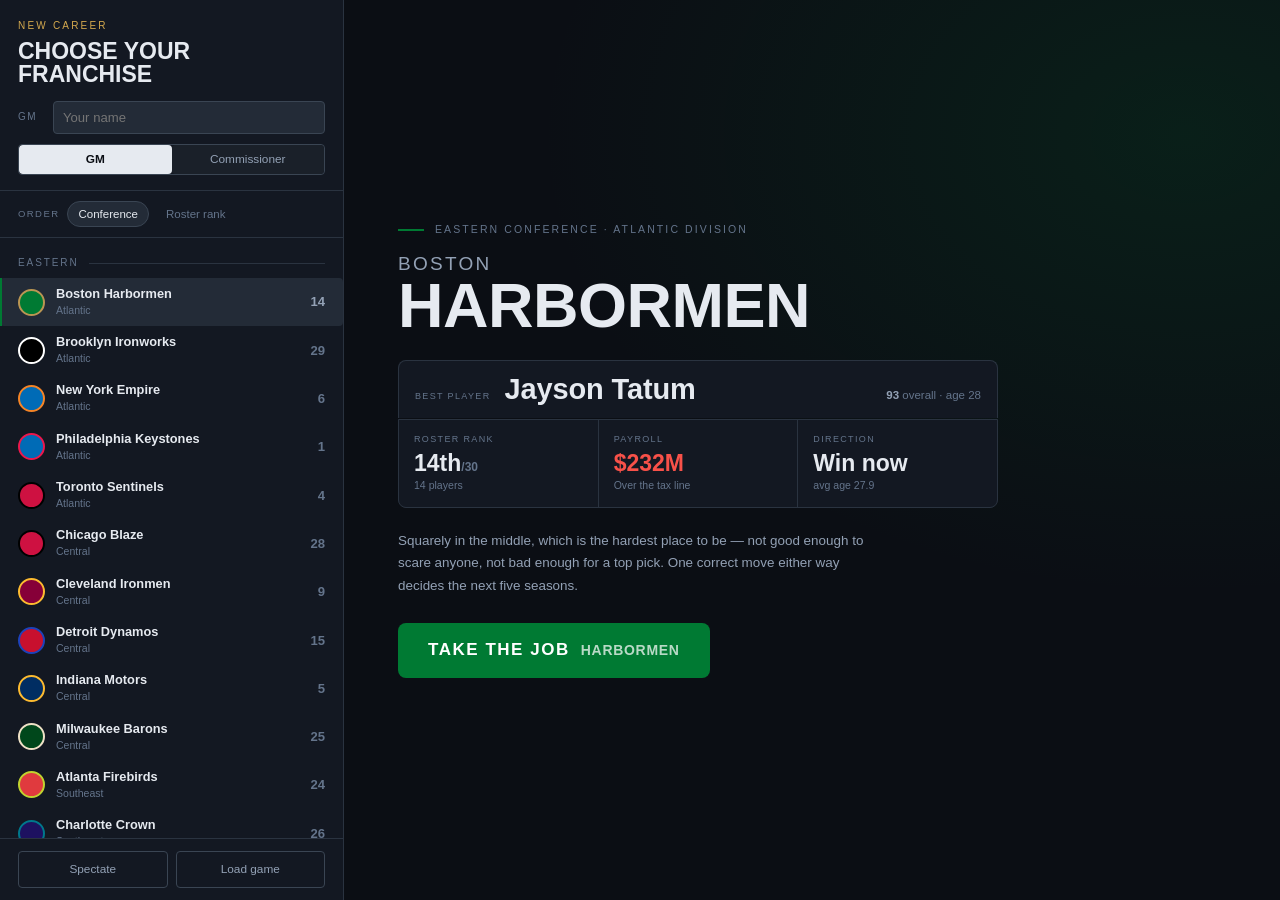
==== index.html @ a987752e "feat: some losses hurt more than others A rivalry is a pair of clubs and a heat value: it rises when" ====
<!DOCTYPE html>
<html lang="en">
<head>
  <meta charset="UTF-8">
  <title>lets hoop!</title>
  <link rel="icon" type="image/png" href="assets/brand/lets-hoop.png">
  <link rel="stylesheet" href="style.css">
</head>
<body>
  <div id="team-select-view"></div>
  <div id="app-view" style="display:none;">
    <div class="app-shell">
      <aside class="app-sidebar">
        <div class="sidebar-brand">
          <img src="assets/brand/lets-hoop.png" alt="lets hoop!" class="brand-mark"
               onerror="this.style.display='none'; this.nextElementSibling.style.display='block';">
          <span class="brand-word" style="display:none;">lets<span>hoop!</span></span>
        </div>
        <div id="nav-bar"></div>
      </aside>
      <div class="app-main">
        <div id="app-topbar"></div>
        <!-- Sibling of #view-content, never a child: every view renderer owns
             #view-content and assigns container.innerHTML, which would destroy
             a tab strip rendered inside it. -->
        <div id="view-tabs"></div>
        <div id="view-content"></div>
        <div id="sim-controls"></div>
      </div>
    </div>
  </div>

  <script src="data.js"></script>
  <script src="rng.js"></script>
  <script src="names.js"></script>
  <!-- ratings.js derives `overall` from the attributes; it must load before
       players-2026.js, which installs the getter on every player it builds. -->
  <script src="ratings.js"></script>
  <!-- archetypeLabel derives the display archetype from the attributes; it
       reads nothing but the player object, so anywhere after ratings works. -->
  <script src="archetypeLabel.js"></script>
  <script src="faces.js"></script>
  <script src="teams.js"></script>
  <script src="traits.js"></script>
  <script src="scouting.js"></script>
  <script src="players-2026.js"></script>
  <script src="relatives.js"></script>
  <script src="finances.js"></script>
  <script src="coaches.js"></script>
  <script src="simWorkerClient.js"></script>
  <script src="feats.js"></script>
  <script src="league.js"></script>
  <script src="godMode.js"></script>
  <script src="careerHistory.js"></script>
  <script src="careerHistoryImport.js"></script>
  <script src="awards.js"></script>
  <script src="gmCareer.js"></script>
  <script src="gmMilestones.js"></script>
  <!-- owner.js is pure: it reads only its arguments and the cap helpers in
       data.js, so anywhere after data.js works. Placed by its subject. -->
  <script src="owner.js"></script>
  <!-- rivalries.js is pure: arithmetic on a pair of team ids. No load-order
       dependency of its own. -->
  <script src="rivalries.js"></script>
  <script src="history.js"></script>
  <script src="historyToys.js"></script>
  <script src="schedule.js"></script>
  <script src="simEngine.js"></script>
  <script src="simEngineBoxScore.js"></script>
  <script src="compositeRatings.js"></script>
  <script src="ultimates.js"></script>
  <script src="skillCheck.js"></script>
  <script src="simEnginePossession.js"></script>
  <!-- gameCoach.js (in-game substitution/timeout decisions) is distinct from
       coaches.js (coach entities, hiring, specialties) above. It reads
       minutesWeight from simEngineBoxScore.js at load time, so it must come
       after it: in the browser these share one global scope and run in tag
       order, and loading it earlier made the whole script throw, leaving its
       const declarations permanently uninitialized. -->
  <script src="gameCoach.js"></script>
  <script src="gameSim.js"></script>
  <script src="fatigue.js"></script>
  <script src="injuries.js"></script>
  <script src="morale.js"></script>
  <script src="playoffs.js"></script>
  <script src="allStarWeekend.js"></script>
  <script src="rosterMoves.js"></script>
  <script src="tradeEvaluator.js"></script>
  <script src="progression.js"></script>
  <script src="draftPickValue.js"></script>
  <script src="trade.js"></script>
  <script src="draftProspects.js"></script>
  <script src="draftLotteryFormats.js"></script>
  <script src="draft.js"></script>
  <script src="seasonTransition.js"></script>
  <script src="save.js"></script>
  <script src="autoGM.js"></script>
  <script src="commissioner.js"></script>
  <!-- Reads getTeamRoster/getTeamPayroll (league.js) and the cap helpers
       (data.js), but only when called at team-select time - it captures
       nothing at load, so anywhere after those two is fine. -->
  <script src="teamDossier.js"></script>
  <script src="ui/util.js"></script>
  <script src="ui/topbar.js"></script>
  <script src="ui/nav.js"></script>
  <script src="ui/saveLoad.js"></script>
  <script src="ui/liveFeed.js"></script>
  <script src="ui/draftPicker.js"></script>
  <script src="ui/teamLogo.js"></script>
  <script src="ui/teamSelect.js"></script>
  <script src="ui/dashboard.js"></script>
  <script src="ui/shotChart.js"></script>
  <script src="ui/roster.js"></script>
  <script src="ui/standings.js"></script>
  <script src="ui/powerRankings.js"></script>
  <script src="ui/schedule.js"></script>
  <script src="ui/playoffs.js"></script>
  <script src="ui/allStarWeekend.js"></script>
  <!-- Pure policy: reads only its arguments, so it has no load-order
       dependency of its own. Placed next to its only consumer. -->
  <script src="simRunner.js"></script>
  <script src="ui/simControls.js"></script>
  <script src="ui/settings.js"></script>
  <script src="ui/tradeCenter.js"></script>
  <script src="ui/commissioner.js"></script>
  <script src="ui/godMode.js"></script>
  <script src="ui/awards.js"></script>
  <script src="ui/seasonSummary.js"></script>
  <script src="ui/history.js"></script>
  <script src="ui/feats.js"></script>
  <script src="ui/gmCareerView.js"></script>
  <script src="ui/frivolities.js"></script>
  <script src="ui/playerProfile.js"></script>
  <script src="ui/careerLedger.js"></script>
  <script src="ui/badges.js"></script>
  <script src="ui/ultimates.js"></script>
  <script src="ui/playerComparison.js"></script>
  <script src="ui/draft.js"></script>
  <script src="freeAgency.js"></script>
  <!-- waivers.js captures estimateFairSalary and ROSTER_MAX from freeAgency.js
       into its data block at LOAD time, so it has to come after it. -->
  <script src="waivers.js"></script>
  <!-- affiliates.js captures MIN_SALARY from freeAgency.js and
       generateProspectClass from draftProspects.js at LOAD time. -->
  <script src="affiliates.js"></script>
  <!-- seasonRollover.js captures its dependencies (pushSeasonSnapshot,
       finalizeSeasonHistory, runOffseasonThroughDraft, runFreeAgencySilently,
       autoEnforceRosterSize, generateNewSeason, getTeamById) into a data
       block at LOAD time, so every one of them must already be defined —
       freeAgency.js above is the last of them. It is loaded here rather than
       next to ui/simControls.js, which calls it: that call happens at click
       time, long after every script has run. Loading it earlier would capture
       runFreeAgencySilently as undefined, exactly the way gameCoach.js broke
       when it was placed before simEngineBoxScore.js. -->
  <script src="seasonRollover.js"></script>
  <script src="freeAgencyBidding.js"></script>
  <script src="ui/freeAgency.js"></script>
  <script src="ui/scouting.js"></script>
  <script src="ui/leagueNews.js"></script>
  <script src="ui/transactions.js"></script>
  <script src="ui/affiliate.js"></script>
  <script src="ui/salaryCap.js"></script>
  <script src="ui/finances.js"></script>
  <script src="ui/coaching.js"></script>
  <script src="playerCareerController.js"></script>
  <script src="narrativeSystem.js"></script>
  <script src="randomEvents.js"></script>
  <script src="aiGmPlayerAwareness.js"></script>
  <script src="playerToGMTransition.js"></script>
  <script src="ui/playerCreation.js"></script>
  <script src="ui/playerDashboard.js"></script>
  <script src="ui/narrativeScenes.js"></script>
  <script src="ui/randomEventScenes.js"></script>
  <script src="ui/legacyView.js"></script>
  <script src="ui/pixelDunks.js"></script>
  <script src="ui/pixelChoreographer.js"></script>
  <script src="ui/pixelSprites.js"></script>
  <!-- Reads spriteColorsForPlayer/safeSpriteColor/SPRITE_CARD_NO_TEAM from
       pixelSprites.js at CALL time, not load time, but it is kept adjacent to
       its only dependency so the pairing is obvious. -->
  <script src="ui/pixelBust.js"></script>
  <!-- The dialogue trio. Pure data and predicates first; depends on nothing. -->
  <script src="dialogueScenes.js"></script>
  <!-- Captures teams/league/gmCareer/names/faces into its data block at LOAD
       time, so every one of them must already be defined above. -->
  <script src="dialogueContext.js"></script>
  <!-- The halftime panel. Pure data like dialogueScenes.js, but read by
       ui/dialogueBox.js at LOAD time, so it must come before it. -->
  <script src="studioShow.js"></script>
  <!-- Captures drawPixelBust/bustScale/bustColorsFor/BUST from pixelBust.js
       and interpolate from dialogueScenes.js at LOAD time, so it must come
       after BOTH. Loaded earlier this threw on every page load and left the
       whole module uninitialised — the same failure gameCoach.js hit when it
       was placed before simEngineBoxScore.js. -->
  <script src="ui/dialogueBox.js"></script>
  <script src="ui/pixelCourt.js"></script>
  <script src="ui/pixelAudio.js"></script>
  <script src="ui/pixelHud.js"></script>
  <script src="ui/pixelImpact.js"></script>
  <script src="ui/pixelMotion.js"></script>
  <script src="ui/pixelCoach.js"></script>
  <script src="ui/pixelGameView.js"></script>
  <script src="ui/championshipScene.js"></script>
  <script src="script.js"></script>
</body>
</html>
---- style.css ----
:root {
  --bg: #0B0E14;
  --surface-1: #131822;
  --surface-2: #1A2029;
  --surface-3: #232B37;
  --line: #2A3340;
  --line-strong: #3A4553;
  --text: #E6EAF0;
  --text-dim: #93A1B5;
  --text-mute: #64748B;
  --win: #3FB950;
  --loss: #F85149;
  --warn: #D29922;
  --info: #58A6FF;
  --gold: #D4A94E;
  --accent: #58A6FF;
  --accent-soft: rgba(88, 166, 255, .14);
  /* The RAW team hexes, set by applyTeamAccent (ui/topbar.js). Distinct from
     --accent, which is luminance-guarded so interactive elements never go
     invisible on a black-primary team (BKN): the ribbon may use the raw
     primary because its text sits on a dark scrim, not on the color. */
  --team-primary: #007A33;
  --team-secondary: #BA9653;
  --r-sm: 4px;
  --r-md: 8px;
  --r-lg: 12px;
  --shadow: 0 2px 8px rgba(0, 0, 0, .4);
  --font: -apple-system, BlinkMacSystemFont, "Segoe UI", Roboto, Helvetica, Arial, sans-serif;
  --font-cond: "Arial Narrow", "Segoe UI", Roboto, Arial, sans-serif;
}

* { box-sizing: border-box; }

body {
  margin: 0;
  font-family: var(--font);
  background: var(--bg);
  color: var(--text);
  /* 13px, ZenGM's base (0.8125rem): the broadcast re-skin adopts its
     information density — the whole app tightens around this one number. */
  font-size: 13px;
  line-height: 1.45;
  -webkit-font-smoothing: antialiased;
}

/* Condensed display type — headings and the ribbon name, never body text. */
.cond {
  font-family: var(--font-cond);
  text-transform: uppercase;
  letter-spacing: .06em;
  font-weight: 800;
}

h1, h2, h3, h4 { margin: 0 0 12px; font-weight: 650; letter-spacing: -.01em; }
h1 { font-size: 1.5rem; }
h2 { font-size: 1.25rem; }
h3 { font-size: 1rem; }
h4 { font-size: .875rem; color: var(--text-dim); }
p { margin: 0 0 10px; }
a { color: var(--accent); }

/* Numeric alignment — the single highest-leverage rule for a stats game. */
.num, td.num, th.num { text-align: right; font-variant-numeric: tabular-nums; }

button {
  font: inherit;
  padding: 7px 14px;
  border: 1px solid var(--line-strong);
  border-radius: var(--r-sm);
  background: var(--surface-3);
  color: var(--text);
  cursor: pointer;
  transition: background .12s ease, border-color .12s ease;
}
button:hover:not(:disabled) { background: var(--line-strong); border-color: var(--text-mute); }
button:disabled { opacity: .4; cursor: not-allowed; }
button.btn-primary { background: var(--accent); border-color: var(--accent); color: #06101D; font-weight: 650; }
button.btn-primary:hover:not(:disabled) { filter: brightness(1.12); background: var(--accent); }
button.btn-ghost { background: transparent; border-color: var(--line); color: var(--text-dim); }
button.btn-ghost:hover:not(:disabled) { background: var(--surface-3); color: var(--text); }
button.btn-danger { background: transparent; border-color: rgba(248, 81, 73, .4); color: var(--loss); }
button.btn-danger:hover:not(:disabled) { background: rgba(248, 81, 73, .12); border-color: var(--loss); }

input, select, textarea {
  font: inherit;
  padding: 6px 9px;
  border: 1px solid var(--line-strong);
  border-radius: var(--r-sm);
  background: var(--surface-1);
  color: var(--text);
}
input[type="number"] { font-variant-numeric: tabular-nums; }
input[type="checkbox"], input[type="radio"] { accent-color: var(--accent); width: 15px; height: 15px; cursor: pointer; }
input[type="color"] { padding: 2px; height: 32px; width: 52px; cursor: pointer; }
select { cursor: pointer; }

:focus-visible { outline: 2px solid var(--accent); outline-offset: 1px; }

/* Carried over from the previous stylesheet — consumed by ui/teamLogo.js. */
.team-logo {
  display: inline-flex; align-items: center; justify-content: center;
  border: 2px solid; border-radius: 50%; overflow: hidden;
  vertical-align: middle; flex-shrink: 0;
}
.team-logo img { width: 100%; height: 100%; object-fit: contain; }

.player-face {
  background: var(--surface-1);
  border: 1px solid var(--line);
  border-radius: var(--r-md);
  overflow: hidden;
  vertical-align: middle;
  flex-shrink: 0;
}
.player-face svg { width: 100%; height: 100%; display: block; }

/* The sprite is a real canvas, painted directly — no image file in between.
   Its width/height attributes already carry the pixel size, so the box needs
   no inline style; `pixelated` is what stops the browser smoothing a 10px-wide
   figure into mush on a high-DPI screen. */
.player-sprite {
  display: inline-block;
  vertical-align: middle;
  flex-shrink: 0;
  image-rendering: pixelated;
}

.placeholder-view { padding: 64px 24px; text-align: center; color: var(--text-mute); font-style: italic; }

::-webkit-scrollbar { width: 10px; height: 10px; }
::-webkit-scrollbar-track { background: var(--bg); }
::-webkit-scrollbar-thumb { background: var(--line-strong); border-radius: 5px; }
::-webkit-scrollbar-thumb:hover { background: var(--text-mute); }

@media (prefers-reduced-motion: reduce) {
  * { transition: none !important; animation: none !important; }
}

/* ---------- App shell ---------- */
/* 56px: the icon rail. The old 232px text sidebar's width goes to tables. */
.app-shell { display: grid; grid-template-columns: 56px 1fr; height: 100vh; }
.app-sidebar {
  background: var(--surface-2);
  border-right: 1px solid var(--line);
  display: flex; flex-direction: column;
  /* visible, not auto: the rail never scrolls (8 icons fit any viewport this
     game supports) and the hover flyout labels must escape the 56px column —
     overflow-y:auto forces overflow-x to auto too and would clip them. */
  overflow: visible;
}
.app-main {
  /* Four children: topbar, view tabs, content, sim dock. The tab row is auto
     and collapses to nothing when #view-tabs is empty. */
  display: grid; grid-template-rows: auto auto 1fr auto;
  min-width: 0; min-height: 0;
}
#view-content { overflow-y: auto; padding: 14px 18px; min-height: 0; }

/* Broadcast headings: every view title reads like a telecast graphic. The
   selector restyles all views at once so no ui/*.js file changes for it. */
#view-content h2 {
  font-family: var(--font-cond);
  text-transform: uppercase;
  letter-spacing: .06em;
  font-weight: 800;
}

/* The active hub's sub-views. :empty collapses the row entirely, so a
   single-view hub like Dashboard shows no vestigial one-tab bar and loses no
   vertical space to it. */
#view-tabs {
  display: flex; gap: 2px;
  padding: 0 26px;
  background: var(--surface-2);
  border-bottom: 1px solid var(--line);
  overflow-x: auto;
}
#view-tabs:empty { display: none; }
.view-tab {
  padding: 10px 14px;
  background: none; border: none; border-radius: 0;
  border-bottom: 2px solid transparent;
  color: var(--text-dim); font-size: .85rem; white-space: nowrap;
}
.view-tab:hover:not(:disabled) {
  color: var(--text); background: var(--surface-3);
  border-color: transparent; border-bottom-color: var(--line-strong);
}
.view-tab.active {
  color: var(--text); border-bottom-color: var(--accent); font-weight: 650;
}

.sidebar-brand {
  padding: 12px 0 10px;
  font-size: .68rem; font-weight: 800; letter-spacing: .06em;
  text-align: center;
  color: var(--text);
  border-bottom: 1px solid var(--line);
}
.sidebar-brand span { color: var(--accent); }
/* The mark is pixel art, so it must never be smoothed — image-rendering keeps
   the blocks square at whatever size the rail is. The word-mark underneath is
   the fallback the img's onerror reveals, so a checkout with no brand file
   still reads "lets hoop!" rather than showing a broken image. */
.brand-mark {
  display: block; width: 100%; max-width: 92px; height: auto; margin: 0 auto;
  image-rendering: pixelated;
}

/* Eight rail icons, vertical stack. */
/* flex:1 so the column fills the sidebar's full height — without it the rail is
   only as tall as its icons and .rail-spacer has nothing to expand into, which
   left the Main menu button floating directly under the last hub instead of
   pinned to the bottom. */
#nav-bar { padding: 8px 0 16px; display: flex; flex-direction: column; gap: 2px; flex: 1; min-height: 0; }
.nav-item {
  display: block; width: 100%; text-align: left;
  padding: 7px 18px;
  background: none; border: none; border-left: 3px solid transparent;
  border-radius: 0;
  color: var(--text-dim); font-size: .875rem;
}
.nav-item:hover:not(:disabled) {
  background: var(--surface-3); border-color: transparent;
  border-left-color: var(--line-strong); color: var(--text);
}
.nav-item.active {
  background: var(--accent-soft);
  border-left-color: var(--accent);
  color: var(--text); font-weight: 650;
}

/* ---------- Topbar ---------- */
.topbar {
  display: flex; align-items: center; justify-content: space-between;
  gap: 20px; padding: 12px 26px;
  background: var(--surface-2);
  border-bottom: 1px solid var(--line);
  /* Let .topbar-status fall to its own row instead of competing with the
     identity for one. Without this the identity got crushed to 46px and
     .identity-meta broke at every space: "Eastern · Atlantic" rendered as
     three lines with the separator stranded alone on the middle one. The
     status chips already wrapped to three rows at that width, so squeezing
     the identity was buying nothing. Measured: this one declaration holds
     the meta on a single line from 380px to 1200px. */
  flex-wrap: wrap;
}
.topbar-identity { display: flex; align-items: center; gap: 12px; min-width: 0; }
.identity-text { min-width: 0; }
.identity-name { font-size: 1.05rem; font-weight: 700; white-space: nowrap; }
/* Defensive, matching .identity-name above: a conference/division label should
   never break mid-phrase. Not load-bearing today — flex-wrap on .topbar keeps
   this box at its natural width, and removing this changes nothing at any
   width from 380px up. It guards the phrase if that layout changes again. */
.identity-meta { font-size: .72rem; text-transform: uppercase; letter-spacing: .07em; color: var(--text-mute); white-space: nowrap; }
.identity-record {
  margin-left: 8px; padding-left: 14px;
  border-left: 1px solid var(--line);
  font-size: 1.3rem; font-weight: 700; font-variant-numeric: tabular-nums;
}
.identity-record span { color: var(--text-mute); margin: 0 2px; }

.topbar-status { display: flex; align-items: center; gap: 22px; flex-wrap: wrap; }
.status-chip { display: flex; flex-direction: column; gap: 1px; min-width: 54px; }
.chip-label { font-size: .62rem; font-weight: 700; letter-spacing: .1em; text-transform: uppercase; color: var(--text-mute); }
.chip-value { font-size: .9rem; font-weight: 650; font-variant-numeric: tabular-nums; }
.chip-value em { font-style: normal; font-weight: 400; color: var(--text-mute); }
.chip-value.is-over { color: var(--warn); }
.chip-cap { min-width: 148px; }

.meter { height: 4px; border-radius: 2px; background: var(--surface-3); overflow: hidden; margin-top: 3px; }
.meter-fill { height: 100%; background: var(--accent); border-radius: 2px; transition: width .2s ease; }
.meter-fill.is-over { background: var(--warn); }

.mode-pill {
  padding: 3px 10px; border-radius: 999px;
  font-size: .68rem; font-weight: 700; letter-spacing: .08em; text-transform: uppercase;
  border: 1px solid var(--line-strong); color: var(--text-dim);
}
.mode-pill.mode-commissioner { color: var(--gold); border-color: rgba(212, 169, 78, .45); }
.mode-pill.mode-spectator { color: var(--info); border-color: rgba(88, 166, 255, .45); }

/* ---------- Sim dock ---------- */
#sim-controls {
  display: flex; align-items: center; gap: 18px; flex-wrap: wrap;
  padding: 9px 18px;
  background: linear-gradient(0deg, var(--bg), var(--surface-2));
  border-top: 1px solid var(--line);
}
.dock-group { display: flex; align-items: center; gap: 7px; }
.dock-group.dock-end { margin-left: auto; }
.dock-label {
  font-size: .62rem; font-weight: 700; letter-spacing: .1em;
  text-transform: uppercase; color: var(--text-mute);
  margin-right: 2px;
}
#sim-controls input[type="number"] { width: 58px; padding: 6px 7px; }
#sim-controls .dock-primary button { padding: 8px 16px; }

/* Continue is the dock's one primary action; everything else is secondary.
   The min-width holds the button steady as the label changes between
   "Continue", "Continue → Playoffs" and "Stop", so the controls beside it do
   not shuffle sideways every time the league moves on. */
#sim-continue {
  padding: 8px 20px; min-width: 190px;
  font-weight: 800; text-transform: uppercase; letter-spacing: .06em;
  font-size: .8rem;
}
#sim-skip-qty[hidden] { display: none; }

/* The offseason advance button — appended by renderView as the only
   direct-child button of #sim-controls (all dock controls are nested). */
#sim-controls > button {
  margin-left: auto;
  background: var(--win); border-color: var(--win); color: #06140A;
  font-weight: 700;
}
#sim-controls > button:hover:not(:disabled) { filter: brightness(1.12); background: var(--win); }

#sim-status { font-size: .8rem; color: var(--accent); font-weight: 600; min-width: 0; }
#sim-status:not(:empty)::before {
  content: ''; display: inline-block;
  width: 6px; height: 6px; border-radius: 50%;
  background: var(--accent); margin-right: 6px;
  animation: pulse 1s ease-in-out infinite;
}
@keyframes pulse { 0%, 100% { opacity: 1; } 50% { opacity: .25; } }

/* ---------- Panels ---------- */
.view-header { display: flex; align-items: baseline; gap: 12px; margin-bottom: 18px; }
.view-header h2 { margin: 0; }
.view-header .view-sub { font-size: .8rem; color: var(--text-mute); }

.panel {
  background: var(--surface-1);
  border: 1px solid var(--line);
  border-radius: var(--r-md);
  margin-bottom: 18px;
  overflow: hidden;
}
.panel-header {
  padding: 10px 14px;
  background: var(--surface-2);
  border-bottom: 1px solid var(--line);
  font-size: .7rem; font-weight: 700;
  letter-spacing: .09em; text-transform: uppercase;
  color: var(--text-dim);
  display: flex; align-items: center; justify-content: space-between; gap: 10px;
}
.panel-body { padding: 10px 12px; }
.panel-body > :last-child { margin-bottom: 0; }

/* ---------- Data tables ---------- */
table { border-collapse: collapse; width: 100%; }
.data-table { background: var(--surface-1); font-size: .84rem; }
.data-table th {
  position: sticky; top: 0; z-index: 1;
  background: var(--surface-2);
  padding: 6px 8px; text-align: left;
  font-size: .69rem; font-weight: 700;
  letter-spacing: .09em; text-transform: uppercase;
  color: var(--text-dim);
  border-bottom: 1px solid var(--accent);
  white-space: nowrap;
}
.data-table th[data-key] { cursor: pointer; user-select: none; }
.data-table th[data-key]:hover { color: var(--text); background: var(--surface-3); }
/* Numeric headers must right-align over their right-aligned values. The
   th.num rule near the top of this file already says so, but `.data-table th`
   above sets text-align: left at IDENTICAL (0,1,1) specificity and comes
   later, so it won — every numeric column in the app had its label at the far
   left and its digits at the far right. In the Roster's Career Totals table,
   where columns are 150-250px wide, that put "Seasons" ~230px from its own
   numbers. This selector is (0,2,1) and settles it. */
.data-table th.num { text-align: right; }
.data-table td {
  /* ZenGM row height: ~24px per row against the old ~34px. */
  padding: 5px 8px;
  border-bottom: 1px solid var(--line);
  font-variant-numeric: tabular-nums;
}
.data-table tbody tr:last-child td { border-bottom: none; }
.data-table tbody tr:hover td { background: var(--surface-2); }
.data-table .col-name { font-weight: 600; font-variant-numeric: normal; }
.data-table td.actions { white-space: nowrap; text-align: right; }
.data-table td.actions button { padding: 4px 10px; font-size: .78rem; }
.data-table tr.is-clickable { cursor: pointer; }

/* ---------- Rating chips ---------- */
/* The 2K-card look: heavier weight, and the superstar tier is a FILLED
   accent chip — the one place the accent gets to be a surface. Tier classes
   come from ratingTier (ui/roster.js), which reads RATING_BANDS. */
.rating-chip {
  display: inline-block; min-width: 28px; padding: 1px 5px;
  border-radius: 4px;
  font-weight: 900; font-size: .8rem; text-align: center;
  font-variant-numeric: tabular-nums;
  background: var(--surface-3); color: var(--text-dim);
}
.rating-chip.tier-superstar { background: var(--accent); color: #06101D; }
.rating-chip.tier-elite { background: var(--accent-soft); color: var(--accent); }
.rating-chip.tier-high { background: rgba(88, 166, 255, .14); color: var(--info); }
.rating-chip.tier-mid { background: var(--surface-3); color: var(--text); }
.rating-chip.tier-low { background: var(--surface-3); color: var(--text-mute); }

/* ---------- Pills ---------- */
.pill {
  display: inline-block; padding: 2px 8px;
  border-radius: 999px;
  font-size: .68rem; font-weight: 700;
  letter-spacing: .05em; text-transform: uppercase;
  background: var(--surface-3); color: var(--text-dim);
}
.pill-pos { background: var(--surface-3); color: var(--text); min-width: 32px; text-align: center; }
.pill-win { background: rgba(63, 185, 80, .16); color: var(--win); }
.pill-loss { background: rgba(248, 81, 73, .16); color: var(--loss); }
.pill-gold { background: rgba(212, 169, 78, .16); color: var(--gold); }
.pill-mute { background: transparent; color: var(--text-mute); border: 1px solid var(--line); }
/* Marks a playoff row in the schedule, which otherwise looks like any other
   game against the same opponent. Warm rather than the mute grey so the
   postseason reads as a different stretch of the list at a glance. */
.pill-playoff { background: rgba(232, 130, 60, 0.14); color: #e8823c; border: 1px solid rgba(232, 130, 60, 0.4); }

/* Impact-moment skill check under a commentary line. Dimmer and smaller than
   the caption it hangs off — it is supporting evidence, not the headline. */
.pixel-commentary-check {
  font-size: 10px; color: var(--text-mute); opacity: 0.9;
  margin-top: 2px; font-variant-numeric: tabular-nums;
}

/* ---------- Play-by-play skill-check breakdown ---------- */
.pbp-line-expandable > summary { cursor: pointer; list-style: none; }
.pbp-line-expandable > summary::-webkit-details-marker { display: none; }
.pbp-line-expandable > summary:hover { color: var(--text); }
.pbp-check {
  display: flex; flex-wrap: wrap; gap: 6px;
  margin: 4px 0 8px 12px; padding: 6px 8px;
  border-left: 2px solid var(--line); font-size: 11px; color: var(--text-mute);
}
/* REQUIRED, not belt-and-braces. A closed <details> hides its non-summary
   children through a UA rule on `display`, so any author rule setting display
   on a child — `display: flex` directly above — overrides it and the breakdown
   stays on screen while collapsed. Caught only because the smoke check measured
   the node inside the viewport; parked below the fold it "passed" as hidden for
   the wrong reason entirely. */
.pbp-line-expandable:not([open]) > .pbp-check { display: none; }
.pbp-check-side { font-weight: 600; }
.pbp-check-mod { opacity: 0.85; }
.pbp-check-roll { margin-left: auto; font-variant-numeric: tabular-nums; }

/* ---------- Trait badges ---------- */
.trait-badge-grid { display: flex; flex-wrap: wrap; gap: 8px; }
.trait-badge {
  display: inline-flex; align-items: center; gap: 6px;
  padding: 5px 11px; border-radius: 999px;
  font-size: .78rem; font-weight: 650;
  border: 1px solid transparent;
}
.trait-badge .trait-badge-tier {
  font-size: .62rem; font-weight: 800; text-transform: uppercase; letter-spacing: .04em;
  opacity: .85;
}
.trait-badge.tier-bronze { background: rgba(184, 115, 51, .16); color: #CD8A5C; border-color: rgba(184, 115, 51, .35); }
.trait-badge.tier-silver { background: rgba(192, 197, 206, .14); color: #C7CDD6; border-color: rgba(192, 197, 206, .32); }
.trait-badge.tier-gold { background: rgba(212, 169, 78, .16); color: var(--gold); border-color: rgba(212, 169, 78, .4); }
.trait-badge.tier-hof { background: rgba(160, 108, 213, .16); color: #B98AE0; border-color: rgba(160, 108, 213, .4); }
.trait-badge.tier-legendary {
  background: linear-gradient(135deg, rgba(255, 94, 168, .18), rgba(88, 166, 255, .18));
  color: #FF8FC7; border-color: rgba(255, 94, 168, .45);
}
.trait-badge.tier-negative { background: rgba(248, 81, 73, .12); color: var(--loss); border-color: rgba(248, 81, 73, .3); }
.trait-badge.tier-fuzzy { background: var(--surface-3); color: var(--text-dim); border-color: var(--line); border-style: dashed; }
.trait-badge-category-label {
  font-size: .7rem; text-transform: uppercase; letter-spacing: .06em; color: var(--text-mute);
  margin: 14px 0 8px; font-weight: 700;
}
.trait-badge-category-label:first-child { margin-top: 0; }
.trait-lock-note { color: var(--text-mute); font-style: italic; font-size: .85rem; }

/* ---------- KPI tiles ---------- */
.kpi-grid {
  display: grid; grid-template-columns: repeat(auto-fit, minmax(158px, 1fr));
  gap: 12px; margin-bottom: 18px;
}
.kpi-tile {
  background: var(--surface-1);
  border: 1px solid var(--line);
  border-left: 3px solid var(--accent);
  border-radius: var(--r-md);
  padding: 12px 14px;
}
.kpi-label {
  font-size: .64rem; font-weight: 700;
  letter-spacing: .1em; text-transform: uppercase;
  color: var(--text-mute); margin-bottom: 4px;
}
.kpi-value { font-size: 1.5rem; font-weight: 700; font-variant-numeric: tabular-nums; line-height: 1.15; }
.kpi-sub { font-size: .74rem; color: var(--text-dim); margin-top: 2px; }
.kpi-value.is-good { color: var(--win); }
.kpi-value.is-bad { color: var(--loss); }
.kpi-value.is-warn { color: var(--warn); }

/* ---------- Shot chart ---------- */
/* Chart and table side by side on a wide panel, stacked when there is no room
   for both. The table is the one that must stay readable, so it keeps the
   flexible width and the court holds its aspect. */
.shot-chart-body { display: flex; flex-wrap: wrap; gap: 18px; align-items: flex-start; }
.shot-chart-svg { width: 240px; max-width: 100%; height: auto; flex: 0 0 auto; }
.shot-chart-table { flex: 1 1 220px; min-width: 200px; }
.shot-chart-pct {
  fill: var(--text); font-size: 19px; font-weight: 700;
  font-family: var(--font); font-variant-numeric: tabular-nums;
}
.shot-chart-sub { fill: var(--text-dim); font-size: 10px; font-family: var(--font); }
/* Offer-sheet inputs. Sized so a nine-figure salary and a one-digit term sit
   on one line inside a table cell rather than wrapping the row. */
.sheet-salary { width: 116px; }
/* Buyout forgiveness, entered as a whole percentage next to its own % sign. */
.buyout-pct { width: 64px; }
.sheet-years { width: 52px; }

.stat-up { color: var(--win); }
.stat-down { color: var(--loss); }
.text-dim { color: var(--text-dim); }

/* ---------- Empty state ---------- */
.empty-state {
  padding: 40px 24px; text-align: center;
  color: var(--text-mute); font-size: .875rem;
  border: 1px dashed var(--line-strong);
  border-radius: var(--r-md);
  background: var(--surface-1);
}

/* ---------- Misc lists ---------- */
.stack-list { list-style: none; margin: 0; padding: 0; }
.stack-list li {
  padding: 8px 12px;
  border-bottom: 1px solid var(--line);
  font-size: .85rem;
}
.stack-list li:last-child { border-bottom: none; }

/* ---------- Standings ---------- */
.conf-grid { display: grid; grid-template-columns: 1fr 1fr; gap: 18px; align-items: start; }
.conf-col h3 { font-size: .78rem; letter-spacing: .1em; text-transform: uppercase; color: var(--text-dim); margin-bottom: 10px; }
.row-user td { background: var(--accent-soft) !important; font-weight: 650; }

/* ---------- Feed & save slots ---------- */
.feed-item { display: flex; gap: 12px; padding: 9px 14px; border-bottom: 1px solid var(--line); font-size: .85rem; }
.feed-item:last-child { border-bottom: none; }
.feed-day {
  flex-shrink: 0; min-width: 92px;
  font-size: .66rem; font-weight: 700; letter-spacing: .06em;
  text-transform: uppercase; color: var(--text-mute);
  font-variant-numeric: tabular-nums; padding-top: 2px;
}
.save-slot {
  display: flex; align-items: center; gap: 10px;
  padding: 11px 14px; border-bottom: 1px solid var(--line);
}
.save-slot:last-child { border-bottom: none; }
.save-slot-info { flex: 1; min-width: 0; }
.save-slot-name { font-weight: 650; font-size: .88rem; }
.save-slot-meta { font-size: .74rem; color: var(--text-mute); }
.save-slot.is-empty .save-slot-name { color: var(--text-mute); font-weight: 400; font-style: italic; }

/* ---------- Toolbar & bidding ---------- */
.toolbar { display: flex; align-items: center; gap: 10px; margin-bottom: 14px; flex-wrap: wrap; }

/* ---------- Tabs ---------- */
.tab-bar { display: flex; gap: 4px; margin-bottom: 14px; flex-wrap: wrap; }
.tab-btn { background: transparent; border: 1px solid var(--line); color: var(--text-dim); padding: 6px 14px; border-radius: var(--r-md); cursor: pointer; font-size: .82rem; }
.tab-btn:hover { background: var(--surface-3); color: var(--text); }
.tab-btn.active { background: var(--accent-soft); border-color: var(--accent); color: var(--text); font-weight: 650; }
.player-link { color: var(--text); font-weight: 600; cursor: pointer; background: none; border: none; padding: 0; font: inherit; text-align: left; }
.player-link:hover { color: var(--accent); text-decoration: underline; }
.timeline-list { list-style: none; padding: 0; margin: 0; }
.timeline-list li { padding: 8px 14px; border-bottom: 1px solid var(--line); font-size: .84rem; }
.timeline-list li:last-child { border-bottom: none; }
.compare-picker { display: flex; gap: 8px; align-items: center; flex-wrap: wrap; margin-bottom: 14px; }
.data-table tr.row-highlight td { background: var(--accent-soft); }
.bid-panel {
  background: var(--surface-2);
  border: 1px solid var(--accent);
  border-radius: var(--r-md);
  padding: 16px; margin: 14px 0;
  box-shadow: var(--shadow);
  max-width: 420px;
}
.bid-panel label { display: block; margin-bottom: 9px; font-size: .82rem; color: var(--text-dim); }
.bid-panel label input { margin-left: 6px; }
.field-row { display: flex; align-items: center; gap: 8px; margin-bottom: 9px; font-size: .82rem; }

/* ---------- Settings, trade, forms ---------- */
.toggle-row {
  display: flex; align-items: flex-start; gap: 10px;
  padding: 9px 14px; border-bottom: 1px solid var(--line);
  font-size: .85rem; cursor: pointer;
}
.toggle-row:last-child { border-bottom: none; }
.toggle-row:hover { background: var(--surface-2); }
.toggle-row input { margin-top: 2px; flex-shrink: 0; }
.toggle-row.is-disabled { opacity: .45; cursor: not-allowed; }

.trade-grid { display: grid; grid-template-columns: repeat(auto-fit, minmax(340px, 1fr)); gap: 16px; align-items: start; }
.balance { display: flex; gap: 18px; padding: 10px 14px; background: var(--surface-2); border-bottom: 1px solid var(--line); }
.balance-item { flex: 1; }
.balance-label { font-size: .62rem; font-weight: 700; letter-spacing: .1em; text-transform: uppercase; color: var(--text-mute); }
.balance-value { font-size: .95rem; font-weight: 650; font-variant-numeric: tabular-nums; }
.form-grid { display: grid; grid-template-columns: 128px 1fr; gap: 9px 12px; align-items: center; max-width: 440px; }
.form-grid label { font-size: .82rem; color: var(--text-dim); }

/* ---------- Franchise select screen ---------- */
/* Replaces the old .select-screen / .team-card grid. Colour discipline is the
   whole point of the redesign: exactly one team colour is live at a time (the
   --tc set on the panel by ui/teamSelect.js), instead of thirty gradients
   competing across a grid. */
/* height, NOT min-height. With min-height the grid row is free to grow to fit
   all thirty rows, so .fs-scroll never has a bounded height to scroll inside:
   the rail ran to ~1400px and the panel, being centred in that same row, sat
   half a screen below the fold. A fixed viewport height is what makes the list
   scroll and the panel centre against the window. */
.fs-wrap { display: grid; grid-template-columns: 344px 1fr; height: 100vh; overflow: hidden; }

/* min-height: 0 is load-bearing on both grid children. Grid and flex items
   default to min-height: auto, which means "never shrink below your content".
   The rail's thirty rows are ~1528px tall, so without this it ignored the
   910px row entirely, grew to 1828px, and took the panel with it -- the list
   never scrolled and the centred panel started below the fold. */
.fs-rail { display: flex; flex-direction: column; min-width: 0; min-height: 0;
  background: var(--surface-1); border-right: 1px solid var(--line); }
.fs-railhead { padding: 19px 18px 15px; border-bottom: 1px solid var(--line); }
.fs-kicker { font-family: var(--font-cond); text-transform: uppercase;
  letter-spacing: .22em; font-size: 10px; color: var(--gold); margin-bottom: 6px; }
.fs-title { font-family: var(--font-cond); font-size: 23px; font-weight: 800;
  text-transform: uppercase; line-height: 1; margin-bottom: 15px; }
.fs-field { display: flex; align-items: center; gap: 9px; margin-bottom: 10px; }
.fs-field span { font-family: var(--font-cond); text-transform: uppercase;
  letter-spacing: .14em; font-size: 10px; color: var(--text-mute); width: 26px; }
.fs-field input { flex: 1; min-width: 0; background: var(--surface-3);
  border: 1px solid var(--line-strong); border-radius: var(--r-sm);
  padding: 6px 9px; font-size: .82rem; color: var(--text); font-family: var(--font); }
.fs-field input:focus { outline: none; border-color: var(--accent); }

.fs-seg { display: flex; border: 1px solid var(--line-strong);
  border-radius: var(--r-sm); overflow: hidden; }
.fs-seg button { flex: 1; padding: 6px 8px; font-size: .74rem; cursor: pointer;
  background: var(--surface-2); color: var(--text-dim); border: none; }
.fs-seg button.is-on { background: var(--text); color: var(--bg); font-weight: 650; }

.fs-sortbar { display: flex; align-items: center; gap: 6px; padding: 10px 18px;
  border-bottom: 1px solid var(--line); }
.fs-sortbar span { font-family: var(--font-cond); text-transform: uppercase;
  letter-spacing: .15em; font-size: 9.5px; color: var(--text-mute); margin-right: 2px; }
.fs-sortbar button { padding: 4px 10px; font-size: .72rem; cursor: pointer;
  background: none; color: var(--text-mute); border: 1px solid transparent;
  border-radius: 999px; }
.fs-sortbar button:hover { color: var(--text-dim); }
.fs-sortbar button.is-on { color: var(--text); border-color: var(--line-strong);
  background: var(--surface-3); }

.fs-scroll { flex: 1; min-height: 0; overflow-y: auto; padding: 5px 0; }
.fs-scroll::-webkit-scrollbar { width: 8px; }
.fs-scroll::-webkit-scrollbar-track { background: transparent; }
.fs-scroll::-webkit-scrollbar-thumb { background: var(--line-strong); border-radius: 4px; }
.fs-confhead { display: flex; align-items: center; gap: 10px; padding: 13px 18px 7px; }
.fs-confhead span { font-family: var(--font-cond); text-transform: uppercase;
  letter-spacing: .19em; font-size: 10px; color: var(--text-mute); }
.fs-confhead i { flex: 1; height: 1px; background: var(--line); }

.fs-row { position: relative; display: grid; width: 100%; text-align: left;
  grid-template-columns: 27px 1fr auto; grid-template-rows: auto auto;
  gap: 1px 11px; align-items: center; padding: 8px 18px; cursor: pointer;
  background: none; border: none; color: var(--text); transition: background .12s ease; }
.fs-tick { position: absolute; left: 0; top: 0; bottom: 0; width: 2px;
  background: var(--tc); opacity: 0; transition: opacity .12s ease; }
.fs-row .team-logo { grid-row: 1 / 3; }
.fs-rowname { font-size: .8rem; font-weight: 650; line-height: 1.25; }
.fs-rowdiv { grid-column: 2; font-size: .66rem; color: var(--text-mute); }
.fs-rowrank { grid-column: 3; grid-row: 1 / 3; font-family: var(--font-cond);
  font-size: .82rem; font-weight: 700; color: var(--text-mute);
  min-width: 20px; text-align: right; }
.fs-row:hover { background: var(--surface-2); }
.fs-row.is-on { background: var(--surface-3); }
.fs-row.is-on .fs-tick { opacity: 1; }
.fs-row.is-on .fs-rowrank { color: var(--text-dim); }

.fs-railfoot { display: flex; gap: 8px; flex-wrap: wrap;
  padding: 12px 18px; border-top: 1px solid var(--line); }
.fs-ghost { flex: 1; min-width: 90px; padding: 9px; cursor: pointer;
  border: 1px solid var(--line-strong); border-radius: var(--r-sm);
  background: none; color: var(--text-dim); font-size: .74rem; text-align: center; }
.fs-ghost:hover { color: var(--text); border-color: var(--text-mute); background: var(--surface-2); }

.fs-panel { position: relative; overflow: hidden; min-height: 0; display: flex;
  flex-direction: column; justify-content: center; padding: 48px 54px; }
.fs-wash { position: absolute; inset: 0; pointer-events: none; opacity: .16;
  background: radial-gradient(115% 85% at 90% 15%, var(--tc) 0%, transparent 60%); }
/* Bleeds off the right edge on purpose; .fs-panel clips it. */
.fs-ghostlogo { position: absolute; right: -104px; top: 50%; transform: translateY(-50%);
  opacity: .055; pointer-events: none; filter: grayscale(1) brightness(2.4); }
.fs-ghostlogo .team-logo { border: none; background: none !important; }

/* container-type lets .fs-team size itself against this box - see below. */
.fs-inner { position: relative; max-width: 600px; container-type: inline-size; }
.fs-inner.is-wide { max-width: 780px; }
.fs-eyebrow { display: flex; align-items: center; gap: 11px; margin-bottom: 13px; }
.fs-eyebrow i { width: 26px; height: 2px; background: var(--tc); }
.fs-eyebrow span { font-family: var(--font-cond); text-transform: uppercase;
  letter-spacing: .2em; font-size: 10.5px; color: var(--text-mute); }
.fs-city { font-family: var(--font-cond); font-size: 19px; text-transform: uppercase;
  letter-spacing: .12em; color: var(--text-dim); margin-bottom: -3px; }
/* 64px is a ceiling, not a size: "Sidewinders" needs 569px at 64px and only
   had 492px, so it was the one nickname in the league that got clipped. A fixed
   size would break again on a narrower panel, or on whatever an expansion team
   ends up being called. */
.fs-team { font-family: var(--font-cond); font-size: min(64px, 10.5cqw);
  font-weight: 800; text-transform: uppercase; line-height: .97;
  letter-spacing: -.008em; margin: 0 0 24px; white-space: nowrap; }

/* The star gets a full-width row of his own. As one of four equal columns his
   name was clipped on almost every team in the league - "Shai Gilgeous-
   Alexander" never had a chance in a 130px box, and he is the single thing you
   most want to read. */
.fs-star { display: flex; align-items: baseline; gap: 14px; flex-wrap: wrap;
  padding: 14px 16px; margin-bottom: 1px; background: var(--surface-1);
  border: 1px solid var(--line); border-bottom: none;
  border-radius: var(--r-md) var(--r-md) 0 0; }
.fs-star u { flex: none; font-family: var(--font-cond); text-transform: uppercase;
  letter-spacing: .15em; font-size: 9px; color: var(--text-mute); text-decoration: none; }
.fs-star b { font-family: var(--font-cond); font-size: 29px; font-weight: 800;
  line-height: 1; letter-spacing: -.005em; }
.fs-star em { margin-left: auto; font-style: normal; font-size: .72rem;
  color: var(--text-mute); white-space: nowrap; }
.fs-star em i { font-style: normal; font-weight: 700; color: var(--text-dim); }

.fs-stats { display: grid; grid-template-columns: repeat(3, minmax(0, 1fr));
  gap: 1px; background: var(--line); border: 1px solid var(--line);
  border-radius: 0 0 var(--r-md) var(--r-md); overflow: hidden; margin-bottom: 22px; }
.fs-stat { background: var(--surface-1); padding: 13px 15px; min-width: 0; }
.fs-stat u { display: block; font-family: var(--font-cond); text-transform: uppercase;
  letter-spacing: .15em; font-size: 9px; color: var(--text-mute);
  text-decoration: none; margin-bottom: 6px; white-space: nowrap; }
.fs-stat b { display: block; font-family: var(--font-cond); font-size: 23px;
  font-weight: 800; line-height: 1.02; white-space: nowrap;
  overflow: hidden; text-overflow: ellipsis; }
.fs-stat b small { font-size: 12px; color: var(--text-mute); font-weight: 600; }
.fs-stat b.is-ok { color: var(--win); }
.fs-stat b.is-warn { color: var(--warn); }
.fs-stat b.is-bad { color: var(--loss); }
.fs-stat em { display: block; font-style: normal; font-size: .66rem;
  color: var(--text-mute); margin-top: 3px; white-space: nowrap;
  overflow: hidden; text-overflow: ellipsis; }

.fs-verdict { color: var(--text-dim); font-size: .84rem; line-height: 1.68;
  margin: 0 0 26px; max-width: 490px; }

.fs-cta { display: inline-flex; align-items: baseline; gap: 11px; align-self: flex-start;
  padding: 15px 30px; cursor: pointer; border: none; border-radius: var(--r-md);
  background: var(--tc); color: var(--tc-ink, #fff); font-family: var(--font-cond);
  font-size: 17px; font-weight: 800; text-transform: uppercase; letter-spacing: .09em;
  transition: filter .15s ease; }
.fs-cta:hover { filter: brightness(1.15); }
.fs-cta em { font-style: normal; opacity: .72; font-size: 14px; letter-spacing: .05em; }

.fs-loadhead { margin-bottom: 18px; }
.fs-loadhead h2 { margin: 0 0 5px; font-family: var(--font-cond); font-size: 40px;
  font-weight: 800; text-transform: uppercase; line-height: 1; }
.fs-loadhead p { margin: 0; color: var(--text-mute); font-size: .82rem; }
.fs-back { margin-top: 18px; padding: 11px 22px; cursor: pointer;
  border: 1px solid var(--line-strong); border-radius: var(--r-md);
  background: none; color: var(--text-dim); font-size: .78rem; }
.fs-back:hover { color: var(--text); border-color: var(--text-mute); }

@media (max-width: 900px) {
  /* Stacked: the page itself scrolls, so the wrap must NOT be pinned to the
     viewport height or the panel would be trapped in a clipped box. */
  .fs-wrap { grid-template-columns: 1fr; height: auto; overflow: visible; }
  .fs-rail { border-right: none; border-bottom: 1px solid var(--line); }
  .fs-scroll { max-height: 340px; }
  .fs-panel { padding: 32px 24px; }
  .fs-stats { grid-template-columns: repeat(2, minmax(0, 1fr)); }
  .fs-ghostlogo { right: -160px; }
}

.playoff-bracket-grid { display: grid; grid-template-columns: 1fr 1.1fr 1fr; gap: 20px; align-items: start; }
.playoff-conf-column { display: flex; flex-direction: column; gap: 14px; min-width: 0; }
.playoff-finals-column { justify-content: center; }
.playoff-conf-label { font-size: .78rem; font-weight: 700; letter-spacing: .05em; text-transform: uppercase; color: var(--text-mute); text-align: center; }
.playoff-round-title { font-size: .68rem; font-weight: 700; letter-spacing: .07em; text-transform: uppercase; color: var(--text-mute); margin-bottom: 6px; }
.playoff-round { margin-bottom: 14px; display: flex; flex-direction: column; gap: 8px; }
.playoff-series {
  background: var(--surface-1); border: 1px solid var(--line); border-radius: var(--r-sm);
  overflow: hidden; font-size: .82rem;
}
.playoff-series.is-complete { border-color: var(--line-strong); }
.playoff-series-tbd { padding: 10px; text-align: center; color: var(--text-mute); font-style: italic; }
.playoff-side {
  display: flex; align-items: center; gap: 6px; padding: 6px 8px;
  border-bottom: 1px solid var(--line);
}
.playoff-side:last-child { border-bottom: none; }
.playoff-side.is-user-team { background: var(--accent-soft); }
.playoff-side.is-winner { font-weight: 700; color: var(--win); }
.playoff-wins { margin-left: auto; font-weight: 700; }

.morale-chip { font-size: .82rem; white-space: nowrap; }
.morale-chip.morale-happy { color: var(--win); }
.morale-chip.morale-neutral { color: var(--text-mute); }
.morale-chip.morale-unhappy { color: var(--loss); }

.leaders-grid { display: grid; grid-template-columns: repeat(3, 1fr); gap: 16px; }
.leaders-grid .data-table { margin-top: 6px; }

.headline-list { list-style: none; padding: 0; margin: 0; display: flex; flex-direction: column; gap: 8px; }
.headline-list li { font-size: .85rem; padding-bottom: 8px; border-bottom: 1px solid var(--line); }
.headline-list li:last-child { border-bottom: none; padding-bottom: 0; }
.headline-list .pill { margin-right: 6px; }

.schedule-chevron { color: var(--text-mute); font-size: .8rem; width: 20px; }
.schedule-row.is-playable:hover .schedule-chevron { color: var(--accent); }
.schedule-row.is-playable:hover td { background: var(--surface-2); }
.schedule-row.is-expanded td { background: var(--accent-soft); border-bottom-color: var(--accent); }
.schedule-row.is-expanded .schedule-chevron { color: var(--accent); font-weight: 700; }

/* Box score expands inline, directly under the game that was clicked. It used
   to render in a lone div after the entire table, which on a full 82-game
   schedule put it thousands of pixels below the click — the row highlighted
   and the chevron flipped while the content itself was off-screen. */
.schedule-detail-row > td { padding: 0 !important; background: var(--surface-2); border-bottom: 2px solid var(--accent); }
.box-score-detail { padding: 14px 16px 18px; }
.box-score-line { font-size: 1rem; font-weight: 600; margin-bottom: 12px; display: flex; align-items: center; gap: 6px; flex-wrap: wrap; }
/* 400px, raised from 320px when DFG% became an eighth column. At 320 the grid
   still fitted two tables side by side in a ~560px panel and simply clipped the
   last column — .box-score-team's overflow-x meant it was technically reachable,
   but only by horizontally scrolling a cramped pane to find a stat you did not
   know was there. Above this width they sit side by side; below it they stack
   full-width, which is the honest behaviour for a table that no longer fits. */
.box-score-teams { display: grid; grid-template-columns: repeat(auto-fit, minmax(400px, 1fr)); gap: 18px; }
.box-score-team { min-width: 0; overflow-x: auto; }
.box-score-team-name { font-size: .8rem; text-transform: uppercase; letter-spacing: .04em; color: var(--text-mute);
  margin-bottom: 6px; display: flex; align-items: center; gap: 6px; }
.box-score-team .data-table { font-size: .82rem; }
.box-score-team .data-table th, .box-score-team .data-table td { padding: 4px 8px; }
.box-score-pbp { margin-top: 16px; border-top: 1px solid var(--line); padding-top: 12px; }
.box-score-pbp summary { cursor: pointer; font-size: .8rem; text-transform: uppercase; letter-spacing: .04em; color: var(--text-mute); }
.pbp-log { max-height: 360px; overflow-y: auto; margin-top: 10px; font-size: .82rem; }
.pbp-quarter { font-weight: 700; color: var(--accent); margin: 10px 0 4px; text-transform: uppercase; letter-spacing: .06em; font-size: .72rem; }
.pbp-line { padding: 3px 0; color: var(--text-dim); border-bottom: 1px solid var(--line); }

/* ---- Pixel game view (Watch Game) ---- */
.pixel-game { display: flex; flex-direction: column; align-items: center; gap: 8px; }
.pixel-scoreboard {
  display: flex; gap: 16px; align-items: center; font-family: monospace;
  font-size: 1.1rem; font-weight: bold; letter-spacing: 1px;
  background: #14171c; padding: 6px 14px; border-radius: 4px;
}
.pixel-score-team { border-bottom: 3px solid; padding: 2px 6px; }
.pixel-clock { opacity: 0.85; }
.pixel-canvas-wrap { width: 100%; display: flex; justify-content: center; }
#pixel-canvas {
  image-rendering: pixelated;
  width: min(100%, 960px);
  border: 2px solid #14171c; border-radius: 2px;
}
.pixel-ticker { font-family: monospace; min-height: 1.2em; opacity: 0.9; }
.pixel-controls { display: flex; gap: 6px; flex-wrap: wrap; justify-content: center; }
.pixel-controls .pixel-speed.active { outline: 2px solid #4a90d9; }

/* Broadcast commentary feed under the pixel game canvas */
.pixel-commentary {
  width: min(100%, 960px); min-height: 90px; font-family: monospace;
  font-size: .82rem; line-height: 1.35; padding: 6px 10px;
  background: #14171c; border-radius: 4px;
}
.pixel-commentary-line { color: var(--text-mute); }
.pixel-commentary-line:first-child { color: var(--text, #e8e8e8); }

/* Scoreboard number pop when the score changes */
.pixel-score-team span { display: inline-block; }
@keyframes pixel-score-pop {
  0% { transform: scale(1.65); color: #ffe45c; }
  100% { transform: scale(1); }
}
.pixel-scoreboard .pop { animation: pixel-score-pop .35s ease-out; }

/* Scoreboard now lives inside the canvas; the DOM copy stays for a11y */
.pixel-sr-only {
  position: absolute; width: 1px; height: 1px; padding: 0; margin: -1px;
  overflow: hidden; clip: rect(0 0 0 0); white-space: nowrap; border: 0;
}

/* Broadcast info strip: live leaders, foul trouble, and the post-game card */
.pixel-infostrip {
  width: min(100%, 960px); display: flex; flex-wrap: wrap; gap: 10px;
  align-items: center; font-size: .8rem; min-height: 1.6em;
}
.pixel-strip-label {
  font-size: .68rem; text-transform: uppercase; letter-spacing: .07em;
  color: var(--text-mute);
}
.pixel-leader { display: inline-flex; align-items: center; gap: 5px; }
.pixel-leader i { width: 7px; height: 7px; border-radius: 2px; display: inline-block; }
.pixel-leader b { font-variant-numeric: tabular-nums; }
.pixel-foul { color: #d8a13c; }
.pixel-foul.is-out { color: #ff6b5c; font-weight: 700; }
.pixel-final { width: 100%; }
.pixel-final-head { font-size: 1rem; font-weight: 700; margin-bottom: 8px; }
.pixel-linescore { max-width: 420px; margin-bottom: 8px; }
.pixel-final-top { display: flex; flex-wrap: wrap; gap: 14px; }

/* Live coaching controls (ui/pixelHud.js).
   The sub panel and nudge card are absolutely positioned OVER the court.
   Appended below it they rendered past #view-content's scroll fold — present
   in the DOM, correct, and invisible to the user. */
.pixel-stage-wrap { position: relative; width: 100%; display: flex; justify-content: center; }

.pixel-subpanel {
  position: absolute; z-index: 6;
  left: 50%; transform: translateX(-50%);
  top: 8px; width: min(94%, 620px);
  max-height: calc(100% - 16px); overflow-y: auto;
  display: flex; gap: 12px;
  padding: 10px; border-radius: 5px;
  background: rgba(10, 12, 16, 0.95); border: 1px solid #4a5262;
}
.pixel-subpanel[hidden] { display: none; }
.pixel-sub-x {
  position: absolute; top: 4px; right: 6px; z-index: 1;
  padding: 0 6px; line-height: 1.3; font-size: 1rem;
  background: rgba(10,12,16,0.9); border-color: #4a5262; color: var(--text-mute);
}
.pixel-sub-x:hover:not(:disabled) { color: var(--text, #e8e8e8); }
.pixel-sub-col { flex: 1; display: flex; flex-direction: column; gap: 3px; min-width: 0; }
.pixel-sub-head { font-size: 0.75rem; text-transform: uppercase; letter-spacing: 0.06em; color: var(--text-mute); margin-bottom: 2px; }
.pixel-sub-out, .pixel-sub-in {
  display: flex; justify-content: space-between; align-items: baseline; gap: 8px;
  width: 100%; text-align: left; padding: 4px 7px; font-size: 0.82rem;
}
.pixel-sub-out.is-selected { outline: 2px solid #4a90d9; }
.pixel-sub-name { overflow: hidden; text-overflow: ellipsis; white-space: nowrap; }
.pixel-sub-stat { color: var(--text-mute); font-variant-numeric: tabular-nums; font-size: 0.74rem; white-space: nowrap; }
.pixel-controls #pixel-subs.active { outline: 2px solid #4a90d9; }

/* Nudges sit low over the court so they never cover the scoreboard, and take
   no layout space at all when absent — a nudge appearing must not shift
   anything under the user's cursor. */
.pixel-nudge-slot {
  position: absolute; z-index: 5;
  left: 50%; transform: translateX(-50%);
  bottom: 10px;
  display: flex; justify-content: center;
  pointer-events: none;
}
.pixel-nudge {
  display: inline-flex; align-items: center; gap: 10px;
  padding: 5px 10px; border-radius: 4px;
  background: rgba(10, 12, 16, 0.92); border: 1px solid #4a5262;
  font-size: 0.85rem;
  pointer-events: auto;
}
.pixel-nudge-x {
  padding: 1px 6px; line-height: 1.1; font-size: 0.95rem;
  background: transparent; border-color: transparent; color: var(--text-mute);
}
.pixel-nudge-x:hover:not(:disabled) { color: var(--text, #e8e8e8); border-color: #4a5262; }
.pixel-nudge-run { border-color: #d8a13c; }
.pixel-nudge-text { color: var(--text, #e8e8e8); }

/* Leave-a-live-game confirmation (ui/pixelHud.js). Overlays the court like
   the sub panel, so it is visible wherever the page is scrolled. */
.pixel-confirm {
  position: absolute; inset: 0; z-index: 8;
  display: flex; align-items: center; justify-content: center;
  background: rgba(6, 8, 12, 0.72);
}
.pixel-confirm[hidden] { display: none; }
.pixel-confirm-box {
  width: min(90%, 380px);
  padding: 14px 16px; border-radius: 5px;
  background: var(--surface-2, #14181f); border: 1px solid #4a5262;
  text-align: center;
}
.pixel-confirm-title { font-weight: 700; margin-bottom: 6px; }
.pixel-confirm-text { font-size: 0.85rem; color: var(--text-mute); margin-bottom: 12px; }
.pixel-confirm-actions { display: flex; gap: 8px; justify-content: center; flex-wrap: wrap; }
#pixel-leave-go { background: var(--loss, #c0392b); border-color: var(--loss, #c0392b); color: #fff; font-weight: 600; }

/* Trade-offer deadline (ui/tradeCenter.js). Offers lapse on their own, so the
   countdown has to be visible while the player can still act on it. */
.offer-expiry { font-size: 0.78rem; color: var(--text-mute); }
.offer-expiry.is-urgent { color: #d8a13c; font-weight: 600; }

/* ---------- Badge reference (ui/badges.js) ---------- */
.badge-ref-cat-head {
  display: flex; align-items: baseline; justify-content: space-between;
  gap: 12px; flex-wrap: wrap;
}
.badge-ref-cat-title { margin: 0; font-size: 1rem; }
.badge-ref-cat-count {
  font-size: .72rem; color: var(--text-mute);
  text-transform: uppercase; letter-spacing: .05em; font-weight: 700;
}
.badge-ref-cat-blurb { color: var(--text-dim); font-size: .84rem; margin: 6px 0 14px; }

.badge-ref-grid {
  display: grid; gap: 12px;
  grid-template-columns: repeat(auto-fit, minmax(300px, 1fr));
}
.badge-ref-card {
  background: var(--surface-2); border: 1px solid var(--line);
  border-left: 3px solid var(--line-strong);
  border-radius: 8px; padding: 12px 14px;
  display: flex; flex-direction: column; gap: 8px;
}
.badge-ref-superstar { border-left-color: #FF8FC7; }
.badge-ref-offensive { border-left-color: var(--gold); }
.badge-ref-defensive { border-left-color: var(--info); }
.badge-ref-athletic  { border-left-color: var(--win); }
.badge-ref-mental    { border-left-color: #B98AE0; }
.badge-ref-negative  { border-left-color: var(--loss); }

.badge-ref-head { display: flex; align-items: baseline; justify-content: space-between; gap: 10px; flex-wrap: wrap; }
.badge-ref-name { font-weight: 700; font-size: .92rem; color: var(--text); }
.badge-ref-effect { font-size: .72rem; color: var(--text-mute); white-space: nowrap; }
.badge-ref-effect strong { color: var(--text-dim); }
.badge-ref-desc { margin: 0; font-size: .82rem; color: var(--text-dim); line-height: 1.45; }

/* The five tiers share the row equally and never wrap. Sizing them by content
   meant chasing pixels — at a 332px card the chips needed 304px against 300px
   available, and LEGENDARY alone dropped to a second row. Five tiers only read
   as one ladder if they sit on one line, at every width, so they flex instead
   of being measured. */
.badge-ref-ladder { display: flex; flex-wrap: nowrap; gap: 4px; }
.badge-ref-tier {
  display: flex; flex-direction: column; align-items: center; gap: 1px;
  flex: 1 1 0; min-width: 0; overflow: hidden;
  padding: 3px 4px; border-radius: 6px;
  border: 1px solid transparent;
}
.badge-ref-tier-name {
  font-size: .55rem; text-transform: uppercase; letter-spacing: .05em;
  font-weight: 800; opacity: .8;
}
.badge-ref-tier-value { font-size: .8rem; font-weight: 700; font-variant-numeric: tabular-nums; }
.badge-ref-tier.tier-bronze { background: rgba(184, 115, 51, .16); color: #CD8A5C; border-color: rgba(184, 115, 51, .35); }
.badge-ref-tier.tier-silver { background: rgba(192, 197, 206, .14); color: #C7CDD6; border-color: rgba(192, 197, 206, .32); }
.badge-ref-tier.tier-gold { background: rgba(212, 169, 78, .16); color: var(--gold); border-color: rgba(212, 169, 78, .4); }
.badge-ref-tier.tier-hof { background: rgba(160, 108, 213, .16); color: #B98AE0; border-color: rgba(160, 108, 213, .4); }
.badge-ref-tier.tier-legendary {
  background: linear-gradient(135deg, rgba(255, 94, 168, .18), rgba(88, 166, 255, .18));
  color: #FF8FC7; border-color: rgba(255, 94, 168, .45);
}

.badge-ref-foot {
  margin-top: auto; padding-top: 6px; border-top: 1px solid var(--line);
  display: flex; flex-direction: column; gap: 2px;
}
.badge-ref-rarity { font-size: .72rem; color: var(--text-mute); }
.badge-ref-rarity strong { color: var(--text-dim); }
.badge-ref-rarity-none { color: var(--loss); font-weight: 600; }
.badge-ref-examples { font-size: .68rem; color: var(--text-mute); opacity: .8; }

/* ---------- Ultimate reference (ui/ultimates.js) ---------- */
/* This page shipped with NO rules at all. It was written as a copy of the badge
   reference above — same structure, same class-name scheme (badge-ref-foot ->
   ult-ref-foot) — and the markup half was carried across while this half was
   not. Every class below resolved to nothing, so the twelve ultimates rendered
   as one unbroken column of default-styled text and the two spans in the footer
   sat flush against each other: "1 holderStephen Curry (88)".
   Nothing caught it because every check asked whether the content was correct,
   and it always was. See ui-smoke.js's opening note — the same lesson the box
   score taught, which is that markup existing is not the feature working. */
.ult-ref-row {
  background: var(--surface-2); border: 1px solid var(--line);
  border-left: 3px solid var(--line-strong);
  border-radius: 8px; padding: 12px 14px; margin-bottom: 10px;
  display: flex; flex-direction: column; gap: 8px;
}
/* Offence and defence read apart at a glance, the same way the badge cards
   colour their left edge by category. */
.ult-ref-row.ult-ref-offense { border-left-color: var(--gold); }
.ult-ref-row.ult-ref-defense { border-left-color: var(--info); }

.ult-ref-head { display: flex; align-items: baseline; gap: 8px; flex-wrap: wrap; }
.ult-ref-head strong { font-weight: 700; font-size: .92rem; color: var(--text); }
.ult-ref-desc { font-size: .82rem; color: var(--text-dim); line-height: 1.45; }

.ult-ref-effects { margin: 0; padding-left: 18px; display: flex; flex-direction: column; gap: 2px; }
.ult-ref-effects li { font-size: .78rem; color: var(--text-mute); }

/* Column, not row: the holder count and the names are two facts about the same
   thing and were running together on one line with no separator. */
.ult-ref-foot {
  margin-top: auto; padding-top: 6px; border-top: 1px solid var(--line);
  display: flex; flex-direction: column; gap: 2px;
}
.ult-ref-rarity { font-size: .72rem; color: var(--text-dim); font-weight: 600; }
.ult-ref-rarity-none { color: var(--loss); }
.ult-ref-examples { font-size: .68rem; color: var(--text-mute); opacity: .8; }
.ult-ref-fired {
  font-size: .68rem; color: var(--text-mute);
  text-transform: uppercase; letter-spacing: .04em;
}

/* The other two places the feature reaches the screen, and they were unstyled
   for the same reason and in the same commit — the profile panel
   (ui/playerProfile.js) and the box-score summary (ui/schedule.js). */
.ult-profile-name { display: flex; align-items: baseline; gap: 8px; flex-wrap: wrap; }
.ult-profile-name strong { font-size: .95rem; color: var(--text); }
.ult-profile-stats {
  display: flex; gap: 16px; flex-wrap: wrap;
  padding-top: 8px; margin-top: 8px; border-top: 1px solid var(--line);
  font-size: .78rem; color: var(--text-mute);
}
.ult-profile-stats strong { color: var(--text-dim); font-variant-numeric: tabular-nums; }

.takeover-summary {
  margin-top: 12px; padding: 10px 12px;
  background: var(--surface-2); border: 1px solid var(--line);
  border-left: 3px solid var(--gold); border-radius: 8px;
}
.takeover-summary h4 {
  margin: 0 0 6px; font-size: .72rem; color: var(--text-mute);
  text-transform: uppercase; letter-spacing: .05em;
}
.takeover-summary ul { margin: 0; padding-left: 18px; display: flex; flex-direction: column; gap: 3px; }
.takeover-summary li { font-size: .8rem; color: var(--text-dim); }
.takeover-summary li strong { color: var(--text); }

/* ---------- Player creation form (ui/playerCreation.js) ---------- */
/* Career mode is parked (see the note in script.js), so this form is not
   reachable today — but it had no rules at all, which meant its labels and
   inputs ran together with no spacing whenever it is un-parked. Styled now
   rather than left as a trap for whoever turns career mode back on. */
.form-group { display: flex; flex-direction: column; gap: 4px; margin-bottom: 14px; }
.form-group label { font-size: .78rem; color: var(--text-mute); }
.form-group input[type="text"], .form-group select { width: 100%; }

/* ---------- Secret badges ---------- */
/* Deliberately louder than every other tier. These are meant to be roughly one
   per seven teams league-wide, and the first time one appears on a roster the
   player should not have to read the tier label to notice it. */
.trait-badge.tier-secret,
.badge-ref-tier.tier-secret {
  background: linear-gradient(120deg, rgba(212, 169, 78, .30), rgba(255, 94, 168, .26), rgba(88, 166, 255, .28));
  color: #FFE9A8;
  border-color: rgba(255, 214, 120, .75);
  box-shadow: 0 0 0 1px rgba(255, 214, 120, .22), 0 0 14px rgba(255, 190, 90, .30);
  font-weight: 800;
}
.badge-ref-card.badge-ref-has-secret { border-left-color: #FFD36E; }
.badge-ref-secret {
  margin-top: 2px; padding-top: 6px; border-top: 1px dashed var(--line-strong);
  display: flex; flex-direction: column; gap: 3px;
}
.badge-ref-secret-head { display: flex; align-items: baseline; gap: 8px; flex-wrap: wrap; }
.badge-ref-secret-label {
  font-size: .58rem; text-transform: uppercase; letter-spacing: .09em;
  font-weight: 800; color: #FFD36E;
}
.badge-ref-secret-name { font-weight: 800; font-size: .84rem; color: #FFE9A8; }
.badge-ref-secret-value {
  margin-left: auto; font-size: .72rem; font-weight: 700; color: #FFD36E;
  font-variant-numeric: tabular-nums;
}
.badge-ref-secret-desc { font-size: .76rem; color: var(--text-dim); line-height: 1.4; margin: 0; }

/* Trophy room, banner raising and the GM name field. Deliberately built from
   the existing panel palette rather than a new visual system. */
.trophy-room { display: flex; flex-wrap: wrap; gap: 10px; }
.banner {
  width: 84px; padding: 10px 6px 14px; text-align: center;
  background: linear-gradient(180deg, #b8860b 0%, rgba(0,0,0,0.35) 100%);
  clip-path: polygon(0 0, 100% 0, 100% 86%, 50% 100%, 0 86%);
}
.banner-large { width: 150px; margin: 0 auto; }
.banner-year { font-weight: 700; font-size: 1.1rem; }
.banner-label { font-size: 0.62rem; letter-spacing: 0.14em; opacity: 0.85; }
.banner-large .banner-year { font-size: 1.8rem; }
.champ-scene { max-width: 520px; margin: 24px auto; }
.select-name { margin: 10px 0 14px; display: flex; gap: 8px; align-items: center; justify-content: center; }
.select-name input { padding: 6px 8px; }

/* ---------- Broadcast chrome (2026-08-14 re-skin) ---------- */

/* Team ribbon: replaces the flat topbar. The gradient runs the RAW team
   primary into the app surface; text on the colored zone sits on a dark
   scrim so a black or white team hex can never make it unreadable. */
.ribbon {
  display: flex; align-items: stretch; flex-wrap: wrap;
  background: linear-gradient(90deg, var(--team-primary) 0, rgba(11, 14, 20, .55) 340px, var(--surface-1) 560px, var(--surface-1) 100%);
  border-bottom: 2px solid var(--accent);
}
.ribbon-scrim {
  display: flex; align-items: center; gap: 10px;
  padding: 8px 18px 8px 14px;
  background: linear-gradient(90deg, rgba(0, 0, 0, .38), rgba(0, 0, 0, 0));
  min-width: 0;
}
.ribbon-name { font-size: 17px; line-height: 1.15; white-space: nowrap; }
.ribbon-sub {
  font-size: 11.5px; color: rgba(255, 255, 255, .78);
  font-variant-numeric: tabular-nums; white-space: nowrap;
}
.ribbon-ticker {
  display: flex; align-items: center; gap: 20px;
  margin-left: auto; padding: 6px 18px;
  flex-wrap: wrap;
}
.tick { text-align: right; }
.tick-k {
  display: block; font-size: 9px; font-weight: 700;
  letter-spacing: .15em; text-transform: uppercase;
  color: var(--text-mute);
}
.tick-v { font-size: 15px; font-weight: 800; font-variant-numeric: tabular-nums; }
.tick-v em { font-style: normal; font-weight: 400; font-size: 11px; color: var(--text-mute); }
.tick-v.is-over { color: var(--warn); }

/* Icon rail: 8 hub icons; the label slides out on hover/focus. */
.rail-item {
  position: relative;
  width: 40px; height: 40px; margin: 2px auto;
  display: flex; align-items: center; justify-content: center;
  background: none; border: none; border-radius: 8px;
  color: var(--text-dim); cursor: pointer; padding: 0;
}
.rail-item svg { width: 20px; height: 20px; display: block; }
.rail-item:hover:not(:disabled) { background: var(--surface-3); color: var(--text); border-color: transparent; }
.rail-item.active {
  background: var(--accent-soft); color: var(--accent);
  box-shadow: inset 0 0 0 1px var(--accent);
}
.rail-label {
  position: absolute; left: 48px; top: 50%; transform: translateY(-50%);
  background: var(--surface-3); border: 1px solid var(--line-strong);
  border-radius: 6px; padding: 4px 10px;
  font-size: 12px; font-weight: 600; color: var(--text); white-space: nowrap;
  opacity: 0; pointer-events: none; transition: opacity .1s ease;
  z-index: 40;
}
.rail-item:hover .rail-label,
.rail-item:focus-visible .rail-label { opacity: 1; }

/* (Rating chips: the existing .rating-chip system near the data-table rules
   was restyled to the broadcast look instead of adding a second chip class —
   one system, tier classes from ratingTier reading RATING_BANDS.) */

/* Stat chip rows opening the big views. */
.stat-chips { display: flex; gap: 10px; margin-bottom: 12px; flex-wrap: wrap; }
.stat-chip {
  background: var(--surface-1); border: 1px solid var(--line);
  border-left: 3px solid var(--accent); border-radius: 6px;
  padding: 5px 12px;
}

/* ---- Command Center dashboard ---- */
/* The hero runs the RAW team primary (same contract as .ribbon): text sits on
   the ::before scrim, never on the color itself, which is what makes a pure
   black primary (BKN) legible. Buttons stay off the team color entirely. */
.dash-hero { position: relative; overflow: hidden; display: flex; align-items: center; gap: 26px;
  padding: 14px 20px; margin-bottom: 10px; border: 1px solid var(--line-strong); border-radius: var(--r-md);
  background: linear-gradient(90deg, var(--team-primary) 0, rgba(11, 14, 20, .6) 55%, var(--surface-1) 100%); }
.dash-hero::before { content: ""; position: absolute; inset: 0;
  background: linear-gradient(180deg, rgba(0, 0, 0, .25), rgba(0, 0, 0, .45)); }
.dash-hero > * { position: relative; }
.dash-hero-rec { font: 900 44px/1 var(--font-cond); letter-spacing: 1px; }
.dash-hero-rec small { display: block; font: 700 11px var(--font); letter-spacing: 1.5px;
  text-transform: uppercase; color: rgba(230, 234, 240, .75); margin-top: 2px; }
.dash-hero-stat { border-left: 1px solid rgba(230, 234, 240, .25); padding-left: 22px; }
.dash-hero-stat .v { font: 800 22px/1.1 var(--font-cond); }
.dash-hero-stat .k { font-size: 10px; text-transform: uppercase; letter-spacing: 1px;
  color: rgba(230, 234, 240, .7); }
.dash-next { margin-left: auto; display: flex; align-items: center; gap: 14px;
  background: rgba(5, 7, 11, .55); border: 1px solid rgba(230, 234, 240, .2);
  border-radius: var(--r-md); padding: 10px 16px; }
.dash-next .vs { font: 900 18px var(--font-cond); }
.dash-next .sub { font-size: 10px; text-transform: uppercase; letter-spacing: 1px;
  color: rgba(230, 234, 240, .65); }
#dash-play { background: var(--gold); border: none; color: #131313; cursor: pointer;
  font: 800 11px var(--font); letter-spacing: 1px; text-transform: uppercase;
  border-radius: var(--r-sm); padding: 8px 14px; }
#dash-play:hover { filter: brightness(1.1); }
#dash-play:disabled { background: var(--surface-3); color: var(--text-mute); cursor: default; filter: none; }
.dash-grid { display: grid; grid-template-columns: 1fr 340px; gap: 10px; align-items: start; }
.dash-col { display: flex; flex-direction: column; gap: 10px; }
.form-strip { display: flex; gap: 6px; }
.form-bug { flex: 1; min-width: 0; background: var(--surface-2); border: 1px solid var(--line);
  border-top: 3px solid var(--line-strong); border-radius: var(--r-sm); padding: 6px 8px; text-align: center; }
.form-bug.win { border-top-color: var(--win); }
.form-bug.loss { border-top-color: var(--loss); }
.form-bug .opp { font-size: 10px; text-transform: uppercase; letter-spacing: .5px;
  color: var(--text-dim); white-space: nowrap; overflow: hidden; text-overflow: ellipsis; }
.form-bug .score { font: 800 14px var(--font-cond); font-variant-numeric: tabular-nums; }
.form-bug .res { font-size: 10px; font-weight: 800; }
.form-bug .res.w { color: var(--win); }
.form-bug .res.l { color: var(--loss); }
.fo-grid { display: grid; grid-template-columns: 1fr 1fr; gap: 8px 14px; }
.fo-cell .k { font-size: 10px; text-transform: uppercase; letter-spacing: .8px; color: var(--text-mute); }
.fo-cell .v { font-weight: 800; font-size: 15px; font-variant-numeric: tabular-nums; }
.fo-cell .v .cap-of { color: var(--text-mute); font-weight: 400; }
.lead-cols { display: grid; grid-template-columns: 1fr 1fr 1fr; gap: 12px; }
.lead-cols .k { font-size: 10px; text-transform: uppercase; letter-spacing: .8px;
  color: var(--text-mute); margin-bottom: 3px; }
.lead-row { display: flex; justify-content: space-between; gap: 8px; padding: 1px 0; }
.lead-row.dim2 { color: var(--text-dim); }
.lead-league { color: var(--text-mute); margin-top: 5px; }
@media (max-width: 1100px) { .dash-grid { grid-template-columns: 1fr; } }

/* ---- Starting five picker (Roster page) ---- */
.lineup-strip { display: flex; align-items: center; gap: 8px; flex-wrap: wrap;
  background: var(--surface-1); border: 1px solid var(--line);
  border-radius: var(--r-md); padding: 8px 10px; margin-bottom: 10px; }
.lineup-slot { flex: 1; min-width: 120px; background: var(--surface-2);
  border: 1px solid var(--line); border-left: 3px solid var(--accent);
  border-radius: var(--r-sm); padding: 5px 8px; }
.lineup-slot.is-empty { border-left-color: var(--line-strong); color: var(--text-mute); }
.lineup-slot .nm { font-weight: 700; white-space: nowrap; overflow: hidden;
  text-overflow: ellipsis; }
.lineup-slot .mt { font-size: 10px; text-transform: uppercase; letter-spacing: .6px;
  color: var(--text-mute); }
.lineup-note { color: var(--text-dim); font-size: 11px; }
.lineup-toggle.is-on { background: var(--accent); color: #06101D; font-weight: 700; }

/* ---- Main menu exit + quit confirm ---- */
/* Pushes .rail-exit to the bottom of the icon rail. The sidebar is already a
   flex column, so one auto-margin element takes up all the slack. */
.rail-spacer { flex: 1 1 auto; min-height: 12px; }
.rail-exit { color: var(--text-mute); }
.rail-exit:hover:not(:disabled) { background: rgba(248, 81, 73, .12); color: var(--loss); }

/* Modelled on .pixel-confirm (the live-game leave prompt) rather than reusing
   it: that one is wired to the watch view's own state and renaming it would
   touch a flow with its own validator. Same visual language, separate owner. */
.quit-confirm {
  position: fixed; inset: 0; z-index: 9500;
  display: flex; align-items: center; justify-content: center;
  background: rgba(0, 0, 0, .62);
}
.quit-confirm-box {
  background: var(--surface-2); border: 1px solid var(--line-strong);
  border-radius: var(--r-lg); padding: 20px 22px; max-width: 430px;
  box-shadow: 0 18px 48px -12px rgba(0, 0, 0, .8); text-align: center;
}
.quit-confirm-title { font-weight: 700; font-size: 1.05rem; margin-bottom: 8px; }
.quit-confirm-text { font-size: .85rem; color: var(--text); margin-bottom: 10px; }
.quit-confirm-note { font-size: .76rem; color: var(--text-mute); line-height: 1.55; margin-bottom: 16px; }
.quit-confirm-actions { display: flex; gap: 8px; justify-content: center; flex-wrap: wrap; }
.quit-confirm-error { margin-top: 12px; font-size: .78rem; color: var(--loss); }
.quit-confirm-error[hidden] { display: none; }

/* ---- Inline bidding row ---- */
/* The bidding panel is spliced into the pool table as its own row, directly
   beneath the player being bid on, rather than sitting below the whole list
   where clicking Make Offer on someone near the top scrolled the panel out of
   sight. The cell carries no padding of its own — .bid-panel brings its own
   box — and drops the row border so the panel reads as attached to the player
   above it rather than as a separate table row. */
.data-table tr.bid-row > td { padding: 0 8px; border-bottom: none; background: var(--surface-2); }
.bid-row .bid-panel { margin: 8px 0 12px; }

/* ---- Dialogue box (arcade terminal) ----
   Chosen from rendered mockups of three directions. Deliberately outside the
   app's surface ramp and type stack: this box belongs to the pixel game, not
   to the menus around it, and a rounded corner or the sans stack is exactly
   what would make it read as app chrome instead.

   z-index sits ABOVE .quit-confirm (9500): a dialogue can open over the live
   game view, and the layer beneath must not be clickable through it.

   The doubled border is two box-shadow rings rather than nested elements — it
   gives the CRT-bezel edge without a wrapper div per ring. */
.dlg-overlay {
  position: fixed; inset: 0; z-index: 9600;
  display: flex; align-items: flex-end; justify-content: center;
  padding: 0 14px 14px;
  background: rgba(0, 0, 0, .45);
  cursor: pointer;
}
.dlg-box { width: 100%; max-width: 660px; }
.dlg-frame {
  display: flex;
  background: #0d1017;
  border: 3px solid #55627a;
  box-shadow: 0 0 0 3px #0d1017, 0 0 0 5px var(--line), 0 14px 36px -8px rgba(0, 0, 0, .9);
}
.dlg-bust {
  flex: 0 0 auto; padding: 10px; align-self: stretch;
  display: flex; align-items: flex-end;
  background: #11151d;
  border-right: 3px solid #55627a;
}
.dlg-bust canvas {
  image-rendering: pixelated; display: block;
  animation: dlg-bust-in 180ms steps(3, end);
}
/* Stepped, not eased: a smooth slide under a pixel bust reads as a different
   art style arriving with it. */
@keyframes dlg-bust-in {
  from { transform: translateX(-9px); opacity: 0; }
  to   { transform: translateX(0); opacity: 1; }
}
.dlg-body { position: relative; flex: 1 1 auto; padding: 9px 12px 11px; min-width: 0; }
.dlg-plate {
  font-family: ui-monospace, "Consolas", "Courier New", monospace;
  font-size: .7rem; letter-spacing: .1em; text-transform: uppercase;
  color: #7dd3a0; margin-bottom: 6px;
}
.dlg-text {
  font-family: ui-monospace, "Consolas", "Courier New", monospace;
  font-size: .84rem; line-height: 1.55; color: #dbe4f0;
  min-height: 3.1em; white-space: pre-wrap;
}
.dlg-blinker {
  position: absolute; right: 10px; bottom: 6px;
  font-size: .62rem; color: #7dd3a0;
  animation: dlg-blink 1s steps(2, start) infinite;
}
@keyframes dlg-blink { to { visibility: hidden; } }
/* The choices continue the frame downward — same rings, no top border — so
   the stack reads as one console rather than as buttons under a box. */
.dlg-choices { display: flex; flex-direction: column; }
.dlg-choice {
  position: relative; text-align: left; cursor: pointer;
  font-family: ui-monospace, "Consolas", "Courier New", monospace;
  font-size: .8rem; color: #dbe4f0;
  background: #0d1017;
  border: 3px solid #55627a; border-top: none;
  padding: 8px 12px 8px 26px;
  box-shadow: 0 0 0 3px #0d1017, 0 0 0 5px var(--line);
}
.dlg-choice::before {
  content: '\25B6'; position: absolute; left: 10px; top: 50%;
  transform: translateY(-50%); font-size: .62rem; color: #7dd3a0;
  opacity: 0;
}
.dlg-choice:hover, .dlg-choice:focus-visible { background: #161c26; outline: none; }
.dlg-choice:hover::before, .dlg-choice:focus-visible::before { opacity: 1; }

@media (prefers-reduced-motion: reduce) {
  .dlg-bust canvas { animation: none; }
  .dlg-blinker { animation: none; }
}


/* ---- The halftime studio show ----
   Fullscreen: the set takes the whole screen, four busts drawn at 4x behind a
   desk that runs edge to edge, and a broadcast band across the bottom. It is
   the single biggest interruption in the game and is meant to feel like one.

   It does NOT reuse .dlg-overlay. That class is a bottom-anchored scrim built
   to hold a box; this fills the viewport and is a column. */
.studio-fs {
  position: fixed; inset: 0; z-index: 9600;
  display: flex; flex-direction: column;
  background: #0d1017;
  cursor: pointer;
}
.studio-set {
  position: relative; flex: 1 1 auto; overflow: hidden;
  display: flex; flex-direction: column; justify-content: flex-end;
  background: radial-gradient(ellipse at 50% 120%, #1d2636 0%, #10151f 55%, #0a0d13 100%);
}
/* An arena window behind the desk, and the scanline bed over everything, so
   the set has depth without needing any art. */
.studio-set::before {
  content: ''; position: absolute; left: 0; right: 0; top: 0; height: 62%;
  background: repeating-linear-gradient(90deg, rgba(125, 211, 160, .055) 0 3px, transparent 3px 14px);
  pointer-events: none;
}
.studio-set::after {
  content: ''; position: absolute; inset: 0; pointer-events: none;
  background: repeating-linear-gradient(0deg, rgba(0, 0, 0, .16) 0 2px, transparent 2px 4px);
}
.studio-crew {
  position: relative; display: flex; justify-content: center; align-items: flex-end;
  gap: 18px; padding-bottom: 4px;
}
.studio-seat {
  display: flex; flex-direction: column; align-items: center; opacity: .34;
  transition: opacity 130ms steps(2, end), transform 130ms steps(2, end);
}
/* Stepped, not eased — a smooth fade under pixel art reads as a different
   medium arriving with it. */
.studio-seat.live { opacity: 1; transform: translateY(-6px); }
.studio-seat canvas { image-rendering: pixelated; display: block; }
.studio-seat-name {
  font-family: ui-monospace, "Consolas", "Courier New", monospace;
  font-size: .62rem; letter-spacing: .12em; text-transform: uppercase;
  color: #55627a; margin-top: 5px; white-space: nowrap;
}
.studio-seat.live .studio-seat-name { color: #7dd3a0; }
.studio-desk {
  position: relative; flex: 0 0 auto; height: 46px;
  background: linear-gradient(180deg, #2a3446 0%, #1b2231 40%, #0f141d 100%);
  border-top: 3px solid #55627a;
}
.studio-desk::after {
  content: 'INSIDE THE STUDIO';
  position: absolute; left: 50%; top: 13px; transform: translateX(-50%);
  font-family: ui-monospace, "Consolas", "Courier New", monospace;
  font-size: .72rem; letter-spacing: .34em; color: #7dd3a0; opacity: .55;
}
.studio-body {
  position: relative; flex: 0 0 auto; min-height: 150px;
  padding: 18px 40px 22px;
  background: #0a0d13; border-top: 3px solid #55627a;
}
/* Fullscreen takes the whole screen away, so the way out has to be visible. */
.studio-esc {
  position: absolute; right: 22px; top: 18px;
  font-family: ui-monospace, "Consolas", "Courier New", monospace;
  font-size: .68rem; letter-spacing: .12em; color: #55627a;
}
.studio-plate {
  font-family: ui-monospace, "Consolas", "Courier New", monospace;
  font-size: .82rem; letter-spacing: .16em; text-transform: uppercase;
  color: #7dd3a0; margin-bottom: 10px; min-height: 1em;
}
.studio-text {
  font-family: ui-monospace, "Consolas", "Courier New", monospace;
  font-size: 1.05rem; line-height: 1.6; color: #dbe4f0;
  max-width: 900px; white-space: pre-wrap;
}
.studio-blinker {
  position: absolute; right: 26px; bottom: 16px;
  color: #7dd3a0; font-size: .8rem;
  animation: dlg-blink 1s steps(2, start) infinite;
}

/* ---- The handoff: studio out, coach in ----
   The set pulls back and dims while the coach box rises over it, so halftime
   is one continuous movement rather than two popups. The set is still on
   screen at this point but has stopped listening — see runStudioSegment's
   finish(), which detaches every handler before adding this class.

   620ms against the 700ms sweep timer in ui/dialogueBox.js: the node is
   removed after the movement finishes, never during it. */
.studio-fs.studio-handoff {
  transform-origin: 50% 42%;
  transform: scale(.82) translateY(-6%);
  filter: brightness(.45) saturate(.7);
  transition: transform 620ms cubic-bezier(.22, .61, .36, 1), filter 620ms linear;
  pointer-events: none;
}
/* The coach box rides in from below. Applied to every dialogue box, not just
   the one after a show: a box that simply appears is the thing this replaces. */
.dlg-box { animation: dlg-box-rise 560ms cubic-bezier(.22, .61, .36, 1); }
@keyframes dlg-box-rise {
  from { transform: translateY(120%); }
  to   { transform: translateY(0); }
}

@media (prefers-reduced-motion: reduce) {
  .studio-seat { transition: none; }
  .studio-blinker { animation: none; }
  .dlg-box { animation: none; }
  /* The pull-back still happens, because the set must get out of the way —
     but it happens at once rather than as a movement. */
  .studio-fs.studio-handoff { transition: none; }
}
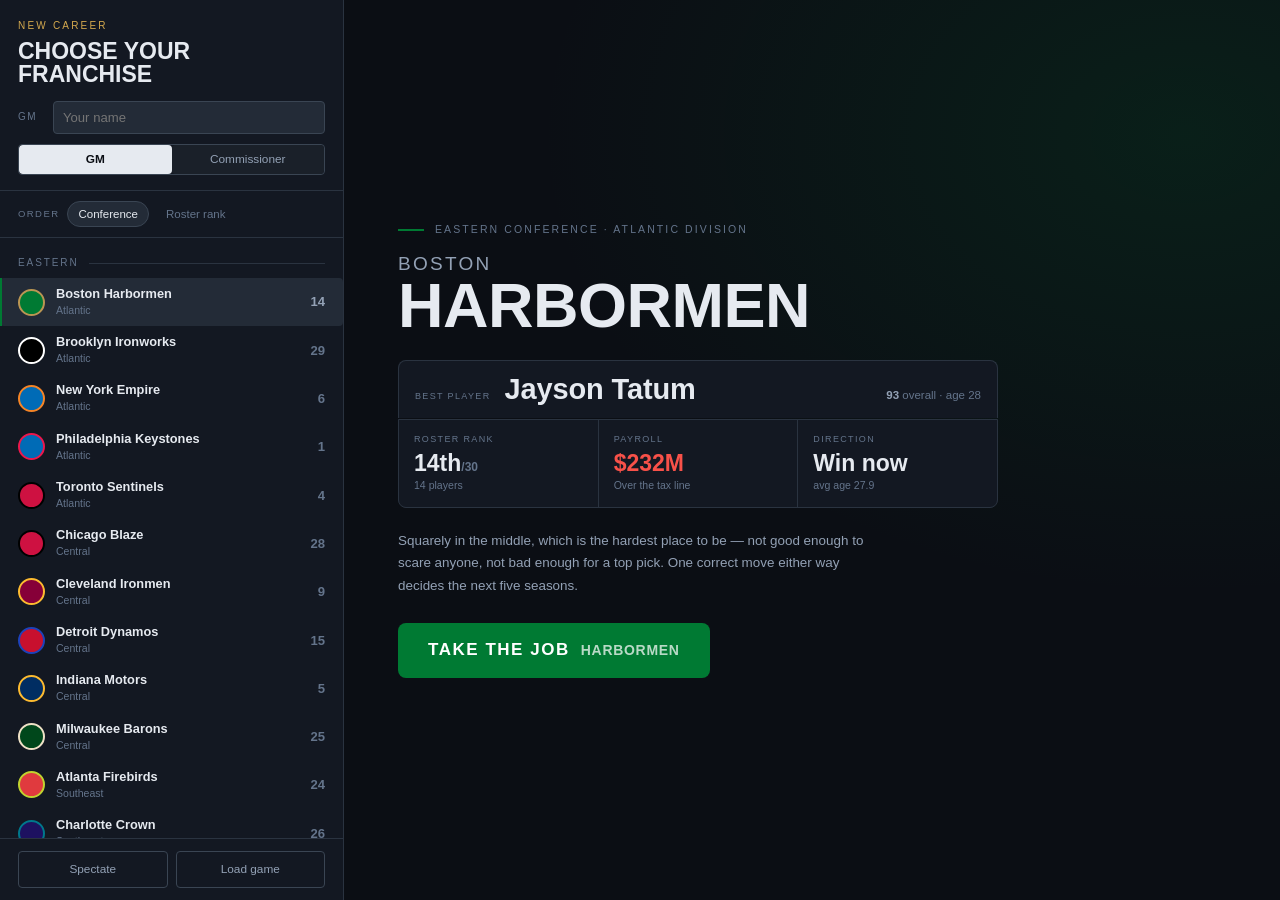
==== commit c833e3f5: "fix: the save system was dead on arrival, so the offseason had nowhere to go save.js's browser bridg" ====
--- a/index.html
+++ b/index.html
@@ -62,6 +62,9 @@
   <!-- rivalries.js is pure: arithmetic on a pair of team ids. No load-order
        dependency of its own. -->
   <script src="rivalries.js"></script>
+  <!-- difficulty.js is a lookup table and a multiply. It deliberately reaches
+       nothing in the sim; validate-difficulty.js asserts that. -->
+  <script src="difficulty.js"></script>
   <script src="history.js"></script>
   <script src="historyToys.js"></script>
   <script src="schedule.js"></script>
@@ -93,7 +96,6 @@
   <script src="draftLotteryFormats.js"></script>
   <script src="draft.js"></script>
   <script src="seasonTransition.js"></script>
-  <script src="save.js"></script>
   <script src="autoGM.js"></script>
   <script src="commissioner.js"></script>
   <!-- Reads getTeamRoster/getTeamPayroll (league.js) and the cap helpers
@@ -152,6 +154,12 @@
        time, long after every script has run. Loading it earlier would capture
        runFreeAgencySilently as undefined, exactly the way gameCoach.js broke
        when it was placed before simEngineBoxScore.js. -->
+  <!-- save.js's browser bridge captures MARKET_TUNING (freeAgency.js) and
+       TRADE_TUNING (tradeEvaluator.js) at LOAD time to re-apply difficulty when a
+       save is loaded, so it has to come after both. It sat above freeAgency.js
+       for a while and threw on load: every const in it stayed uninitialised, which
+       killed the System tab and blocked the offseason at pushSeasonSnapshot. -->
+  <script src="save.js"></script>
   <script src="seasonRollover.js"></script>
   <script src="freeAgencyBidding.js"></script>
   <script src="ui/freeAgency.js"></script>
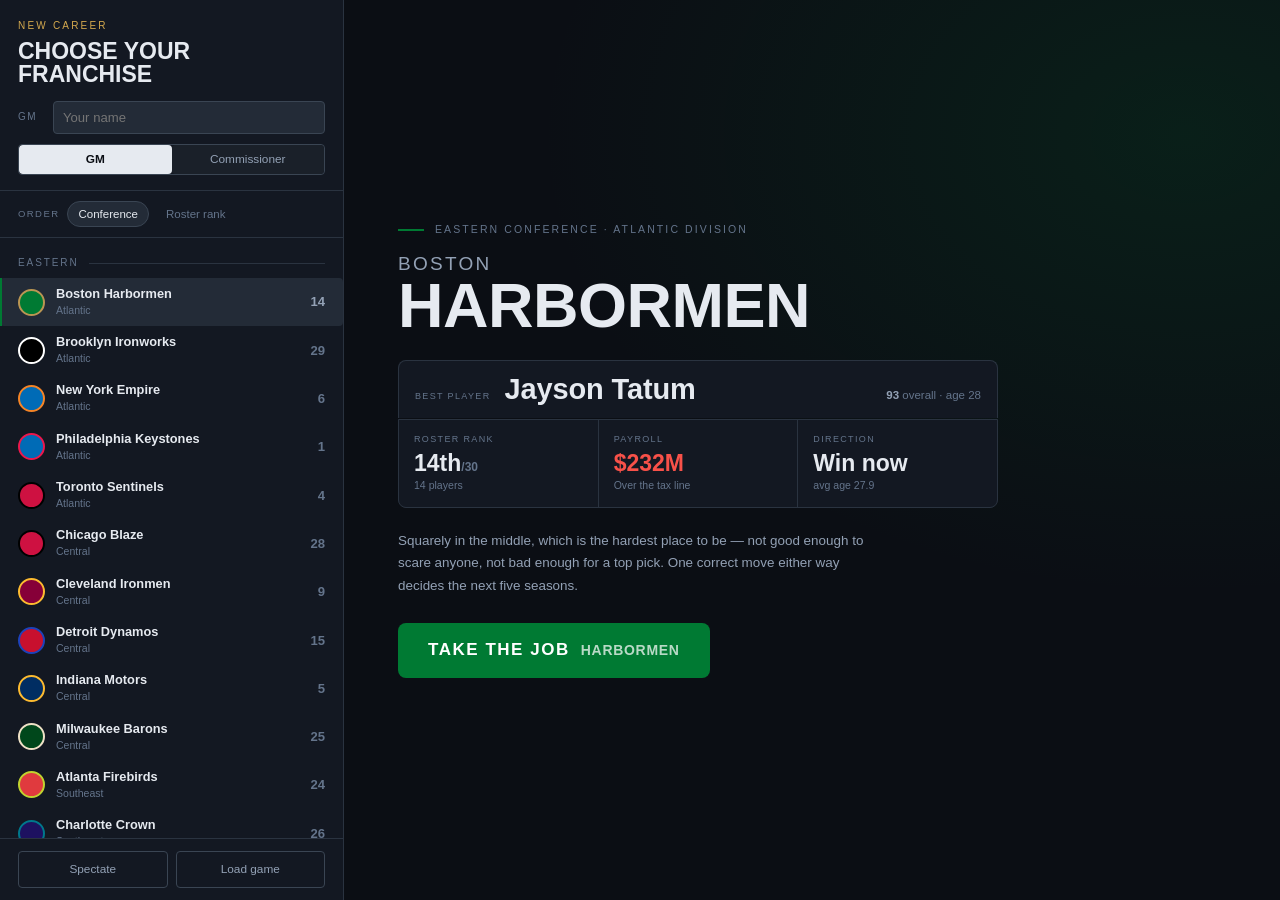
==== commit b7c69748: "merge: cut the dead weight, onto fifty-five commits of new work cut-dead-weight branched before the " ====
--- a/index.html
+++ b/index.html
@@ -47,7 +47,6 @@
   <script src="relatives.js"></script>
   <script src="finances.js"></script>
   <script src="coaches.js"></script>
-  <script src="simWorkerClient.js"></script>
   <script src="feats.js"></script>
   <script src="league.js"></script>
   <script src="godMode.js"></script>
--- a/style.css
+++ b/style.css
@@ -213,22 +213,6 @@
    left the Main menu button floating directly under the last hub instead of
    pinned to the bottom. */
 #nav-bar { padding: 8px 0 16px; display: flex; flex-direction: column; gap: 2px; flex: 1; min-height: 0; }
-.nav-item {
-  display: block; width: 100%; text-align: left;
-  padding: 7px 18px;
-  background: none; border: none; border-left: 3px solid transparent;
-  border-radius: 0;
-  color: var(--text-dim); font-size: .875rem;
-}
-.nav-item:hover:not(:disabled) {
-  background: var(--surface-3); border-color: transparent;
-  border-left-color: var(--line-strong); color: var(--text);
-}
-.nav-item.active {
-  background: var(--accent-soft);
-  border-left-color: var(--accent);
-  color: var(--text); font-weight: 650;
-}
 
 /* ---------- Topbar ---------- */
 .topbar {
@@ -245,7 +229,6 @@
      the meta on a single line from 380px to 1200px. */
   flex-wrap: wrap;
 }
-.topbar-identity { display: flex; align-items: center; gap: 12px; min-width: 0; }
 .identity-text { min-width: 0; }
 .identity-name { font-size: 1.05rem; font-weight: 700; white-space: nowrap; }
 /* Defensive, matching .identity-name above: a conference/division label should
@@ -253,12 +236,6 @@
    this box at its natural width, and removing this changes nothing at any
    width from 380px up. It guards the phrase if that layout changes again. */
 .identity-meta { font-size: .72rem; text-transform: uppercase; letter-spacing: .07em; color: var(--text-mute); white-space: nowrap; }
-.identity-record {
-  margin-left: 8px; padding-left: 14px;
-  border-left: 1px solid var(--line);
-  font-size: 1.3rem; font-weight: 700; font-variant-numeric: tabular-nums;
-}
-.identity-record span { color: var(--text-mute); margin: 0 2px; }
 
 .topbar-status { display: flex; align-items: center; gap: 22px; flex-wrap: wrap; }
 .status-chip { display: flex; flex-direction: column; gap: 1px; min-width: 54px; }
@@ -402,6 +379,17 @@
 .rating-chip.tier-high { background: rgba(88, 166, 255, .14); color: var(--info); }
 .rating-chip.tier-mid { background: var(--surface-3); color: var(--text); }
 .rating-chip.tier-low { background: var(--surface-3); color: var(--text-mute); }
+/* A scout's estimate rather than a known rating. Wider (it holds a range),
+   dashed so the uncertainty is visible at a glance in a column of solid
+   chips, and never coloured by tier — a confident colour on a guess would
+   undo the point of showing a range at all. */
+.rating-chip.is-estimate {
+  min-width: 52px;
+  background: transparent;
+  border: 1px dashed var(--line);
+  color: var(--text-dim);
+  font-weight: 700;
+}
 
 /* ---------- Pills ---------- */
 .pill {
@@ -499,6 +487,9 @@
 .kpi-value.is-good { color: var(--win); }
 .kpi-value.is-bad { color: var(--loss); }
 .kpi-value.is-warn { color: var(--warn); }
+/* An award nobody won. Smaller and dimmer than a name, so the tile reads as
+   answered rather than empty. */
+.kpi-muted { font-size: 1rem; font-weight: 600; color: var(--text-mute); }
 
 /* ---------- Shot chart ---------- */
 /* Chart and table side by side on a wide panel, stacked when there is no room
@@ -809,9 +800,6 @@
 .morale-chip.morale-happy { color: var(--win); }
 .morale-chip.morale-neutral { color: var(--text-mute); }
 .morale-chip.morale-unhappy { color: var(--loss); }
-
-.leaders-grid { display: grid; grid-template-columns: repeat(3, 1fr); gap: 16px; }
-.leaders-grid .data-table { margin-top: 6px; }
 
 .headline-list { list-style: none; padding: 0; margin: 0; display: flex; flex-direction: column; gap: 8px; }
 .headline-list li { font-size: .85rem; padding-bottom: 8px; border-bottom: 1px solid var(--line); }
@@ -965,7 +953,6 @@
   background: transparent; border-color: transparent; color: var(--text-mute);
 }
 .pixel-nudge-x:hover:not(:disabled) { color: var(--text, #e8e8e8); border-color: #4a5262; }
-.pixel-nudge-run { border-color: #d8a13c; }
 .pixel-nudge-text { color: var(--text, #e8e8e8); }
 
 /* Leave-a-live-game confirmation (ui/pixelHud.js). Overlays the court like
@@ -1180,8 +1167,6 @@
 .banner-label { font-size: 0.62rem; letter-spacing: 0.14em; opacity: 0.85; }
 .banner-large .banner-year { font-size: 1.8rem; }
 .champ-scene { max-width: 520px; margin: 24px auto; }
-.select-name { margin: 10px 0 14px; display: flex; gap: 8px; align-items: center; justify-content: center; }
-.select-name input { padding: 6px 8px; }
 
 /* ---------- Broadcast chrome (2026-08-14 re-skin) ---------- */
 
@@ -1377,9 +1362,11 @@
   display: flex; align-items: flex-end; justify-content: center;
   padding: 0 14px 14px;
   background: rgba(0, 0, 0, .45);
-  cursor: pointer;
-}
-.dlg-box { width: 100%; max-width: 660px; }
+  /* default, not pointer: only the box advances the scene, and a pointer over
+     the whole screen promises a click target that is not there. */
+  cursor: default;
+}
+.dlg-box { width: 100%; max-width: 660px; cursor: pointer; }
 .dlg-frame {
   display: flex;
   background: #0d1017;
@@ -1561,3 +1548,29 @@
      but it happens at once rather than as a movement. */
   .studio-fs.studio-handoff { transition: none; }
 }
+
+/* The owner's standing demand, under the dashboard hero. Deliberately one
+   quiet line: it has to be readable at a glance every time you open the
+   dashboard without competing with the record for attention. It only turns
+   warm when the job is actually at risk, so the colour means something. */
+.stakes-strip { display: flex; align-items: baseline; flex-wrap: wrap; gap: 8px;
+  margin: 10px 0 0; padding: 8px 12px; background: var(--surface-2);
+  border: 1px solid var(--line); border-left: 3px solid var(--line-strong);
+  border-radius: var(--r-sm); font-size: 13px; }
+.stakes-strip.is-warn { border-left-color: var(--warn); }
+.stakes-label { color: var(--text-mute); text-transform: uppercase; letter-spacing: .04em; font-size: 10px; }
+.stakes-mandate { color: var(--text); font-weight: 650; }
+.stakes-sep { color: var(--line-strong); }
+.stakes-job { color: var(--text); font-weight: 650; }
+.stakes-strip.is-warn .stakes-job { color: var(--warn); }
+.stakes-note { color: var(--text-dim); }
+.stakes-happy { margin-left: auto; color: var(--text-dim); font-variant-numeric: tabular-nums; }
+
+/* Free agency outcomes. A refusal is not a signing and must not read like one:
+   losing a player is the one irreversible thing that screen can do to you, and
+   it used to be reported as an ordinary line in a panel titled "Recent
+   Signings", at the bottom of the page. */
+.fa-log-signed { color: var(--text); }
+.fa-log-lost { color: var(--loss); }
+.fa-log-flag { display: inline-block; padding: 1px 6px; margin-right: 6px; border-radius: var(--r-sm);
+  background: var(--loss); color: #0E1116; font-size: 10px; font-weight: 700; letter-spacing: .05em; }
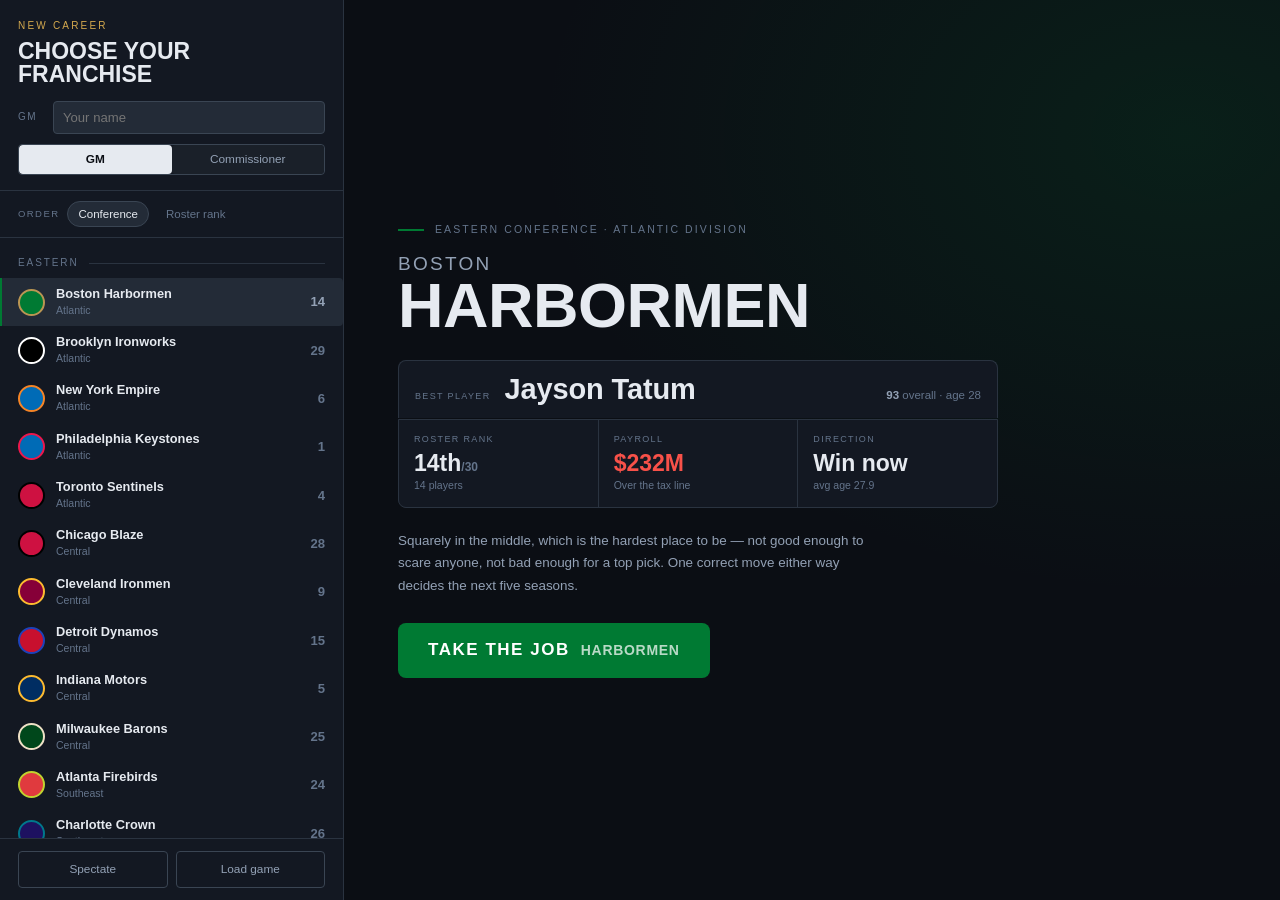
==== commit 4318a1fe: "feat: the GM finally gets told what is going wrong Phase 0 audit, and the first thing it asked for. " ====
--- a/index.html
+++ b/index.html
@@ -64,6 +64,12 @@
   <!-- difficulty.js is a lookup table and a multiply. It deliberately reaches
        nothing in the sim; validate-difficulty.js asserts that. -->
   <script src="difficulty.js"></script>
+  <!-- gmAgenda.js is a pure READ over league state: it captures getActiveRoster
+       and getTeamPayroll (league.js), the cap helpers (data.js), currentPatience
+       (owner.js) and rivalsOf (rivalries.js) into its data block at LOAD time,
+       so all four must already be defined. It rolls no dice and mutates
+       nothing, so nothing needs to load after it. -->
+  <script src="gmAgenda.js"></script>
   <script src="history.js"></script>
   <script src="historyToys.js"></script>
   <script src="schedule.js"></script>
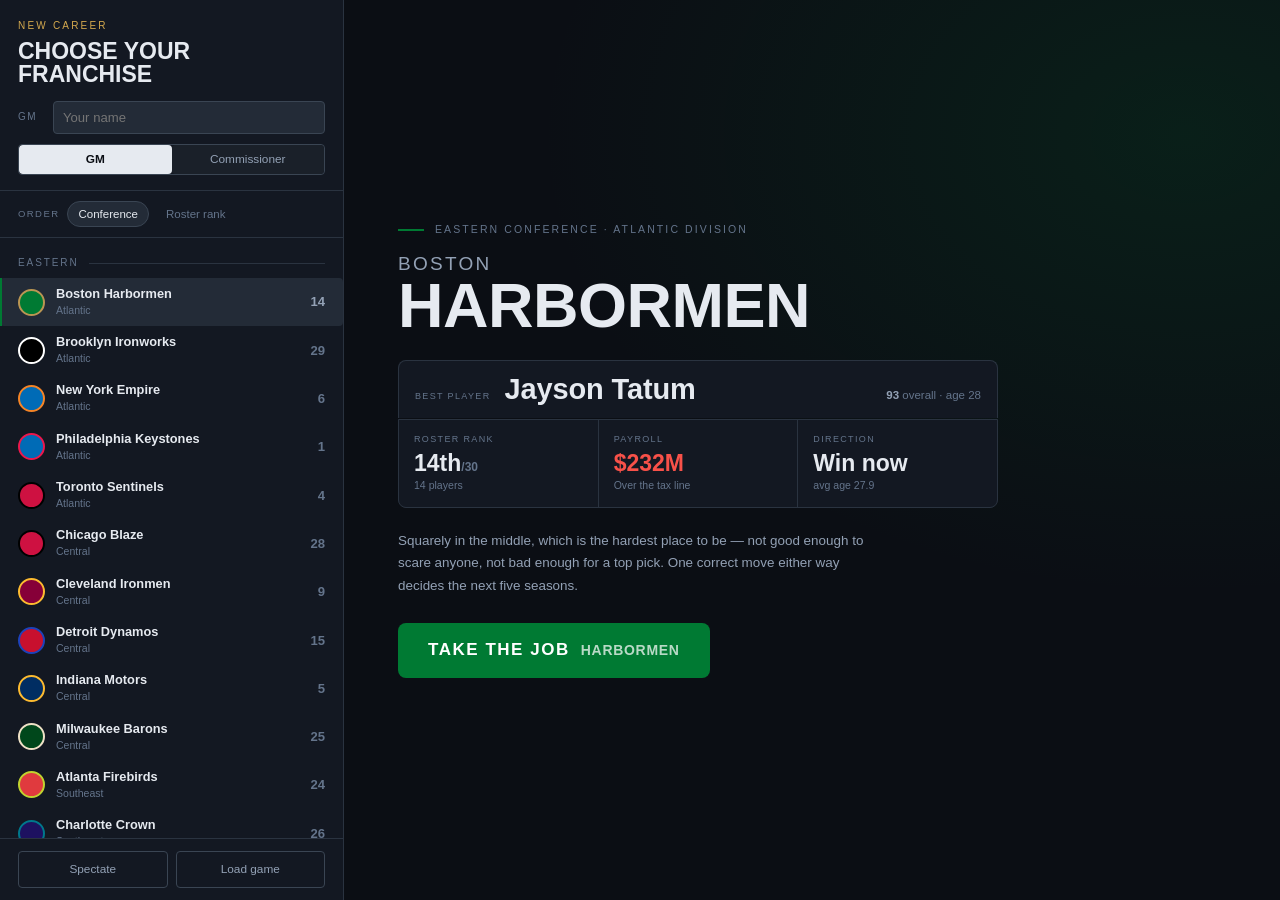
==== commit c6fd94a6: "feat: the league remembers who you traded away Event memory, and it needed no new storage. history.j" ====
--- a/index.html
+++ b/index.html
@@ -64,13 +64,19 @@
   <!-- difficulty.js is a lookup table and a multiply. It deliberately reaches
        nothing in the sim; validate-difficulty.js asserts that. -->
   <script src="difficulty.js"></script>
-  <!-- gmAgenda.js is a pure READ over league state: it captures getActiveRoster
-       and getTeamPayroll (league.js), the cap helpers (data.js), currentPatience
-       (owner.js) and rivalsOf (rivalries.js) into its data block at LOAD time,
-       so all four must already be defined. It rolls no dice and mutates
-       nothing, so nothing needs to load after it. -->
+  <script src="history.js"></script>
+  <!-- BOTH of these capture LEAGUE_HISTORY into their data blocks at LOAD
+       time, so both must come after history.js. They sat above it briefly and
+       captured null: detectLeagueTrades and every memory query would have been
+       silently dead in the browser while passing every Node test, because in
+       Node the require() resolves the real module regardless of tag order.
+       gmMemory before gmAgenda, which captures gmMemory in turn. -->
+  <script src="gmMemory.js"></script>
+  <!-- gmAgenda.js is a pure READ over league state: getActiveRoster and
+       getTeamPayroll (league.js), the cap helpers (data.js), currentPatience
+       (owner.js), rivalsOf (rivalries.js), LEAGUE_HISTORY (history.js) and
+       gmMemory. It rolls no dice and mutates nothing. -->
   <script src="gmAgenda.js"></script>
-  <script src="history.js"></script>
   <script src="historyToys.js"></script>
   <script src="schedule.js"></script>
   <script src="simEngine.js"></script>
@@ -115,6 +121,9 @@
   <script src="ui/draftPicker.js"></script>
   <script src="ui/teamLogo.js"></script>
   <script src="ui/teamSelect.js"></script>
+  <!-- gmAgendaView.js builds the panel markup and is called BY dashboard.js,
+       so it has to be defined first. It captures nothing at load. -->
+  <script src="ui/gmAgendaView.js"></script>
   <script src="ui/dashboard.js"></script>
   <script src="ui/shotChart.js"></script>
   <script src="ui/roster.js"></script>
--- a/style.css
+++ b/style.css
@@ -1574,3 +1574,50 @@
 .fa-log-lost { color: var(--loss); }
 .fa-log-flag { display: inline-block; padding: 1px 6px; margin-right: 6px; border-radius: var(--r-sm);
   background: var(--loss); color: #0E1116; font-size: 10px; font-weight: 700; letter-spacing: .05em; }
+
+/* --- GM agenda -----------------------------------------------------------
+   Urgency is carried by a colour dot and a left edge, not by shouting: the
+   panel sits on the dashboard and has to be scannable in a second without
+   pulling the eye off everything else. Colours come from the existing accent
+   set rather than three new ones. */
+.agenda-panel { margin-bottom: 16px; }
+.agenda-title {
+  margin: 0 0 8px; font-size: .72rem; font-weight: 800; letter-spacing: .08em;
+  text-transform: uppercase; color: var(--text-dim, #8b93a1);
+  display: flex; align-items: center; gap: 8px;
+}
+.agenda-count {
+  background: var(--surface-3, #232B37); color: var(--text, #e6e9ef);
+  border-radius: 10px; padding: 1px 7px; font-size: .7rem; letter-spacing: 0;
+}
+.agenda-list { list-style: none; margin: 0; padding: 0; display: flex; flex-direction: column; gap: 8px; }
+.agenda-item {
+  background: var(--surface-1, #131822); border: 1px solid var(--line, #232B37);
+  border-left: 3px solid var(--line, #232B37);
+  border-radius: 8px; padding: 10px 12px;
+}
+.agenda-critical    { border-left-color: #e5484d; }
+.agenda-developing  { border-left-color: #f5a524; }
+.agenda-opportunity { border-left-color: #30a46c; }
+.agenda-head { display: flex; align-items: center; gap: 8px; }
+.agenda-dot { width: 7px; height: 7px; border-radius: 50%; background: currentColor; flex: none; }
+.agenda-critical .agenda-dot    { color: #e5484d; }
+.agenda-developing .agenda-dot  { color: #f5a524; }
+.agenda-opportunity .agenda-dot { color: #30a46c; }
+.agenda-headline { color: var(--text, #e6e9ef); font-size: .95rem; }
+/* The meaning leads; the number is small print underneath it. */
+.agenda-why { color: var(--text-dim, #8b93a1); font-size: .84rem; margin-top: 4px; line-height: 1.45; }
+.agenda-who { color: var(--text-faint, #6b7280); font-size: .78rem; margin-top: 3px; }
+.agenda-conseq { color: var(--text-faint, #6b7280); font-size: .78rem; margin-top: 4px; font-style: italic; }
+.agenda-acts { display: flex; flex-wrap: wrap; gap: 6px; margin-top: 8px; }
+.agenda-act {
+  background: var(--surface-2, #1A2029); color: var(--text, #e6e9ef);
+  border: 1px solid var(--line, #232B37); border-radius: 6px;
+  padding: 4px 10px; font-size: .78rem; cursor: pointer;
+}
+.agenda-act:hover { border-color: var(--accent, #f5820f); }
+.agenda-tag {
+  margin-top: 7px; font-size: .68rem; letter-spacing: .06em; text-transform: uppercase;
+  color: var(--text-faint, #6b7280);
+}
+.agenda-more { margin-top: 8px; font-size: .78rem; color: var(--text-faint, #6b7280); }
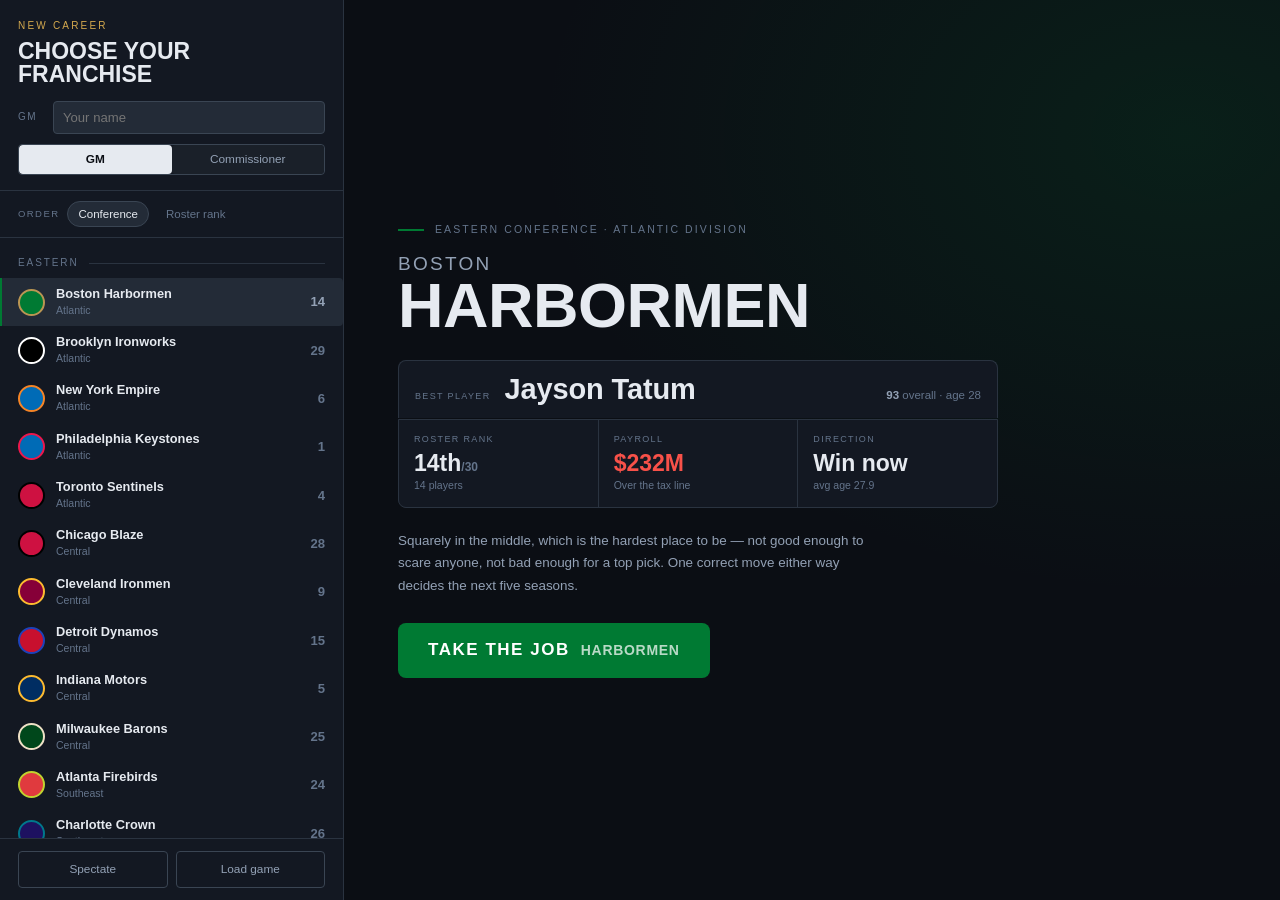
==== commit 31c5ce48: "feat: a promise you make in March is collected on in April Every dialogue answer settled the instant" ====
--- a/index.html
+++ b/index.html
@@ -49,6 +49,12 @@
   <script src="coaches.js"></script>
   <script src="feats.js"></script>
   <script src="league.js"></script>
+  <!-- Moved up from beside injuries.js to sit next to league.js, whose
+       getTeamRoster it captures (with RATING_BANDS from ratings.js, further
+       up still) — that is its whole dependency. It has to be here because
+       gmPromises.js below captures nudgeMorale from it at LOAD time, and
+       gmAgenda.js in turn captures gmPromises. -->
+  <script src="morale.js"></script>
   <script src="godMode.js"></script>
   <script src="careerHistory.js"></script>
   <script src="careerHistoryImport.js"></script>
@@ -72,6 +78,11 @@
        Node the require() resolves the real module regardless of tag order.
        gmMemory before gmAgenda, which captures gmMemory in turn. -->
   <script src="gmMemory.js"></script>
+  <!-- gmPromises.js captures the cap helpers (data.js), the roster and payroll
+       reads (league.js), the chronicle and reputation writers (gmCareer.js)
+       and nudgeMorale (morale.js) at LOAD time. gmAgenda.js below captures
+       gmPromises in turn, so this tag must sit between them. -->
+  <script src="gmPromises.js"></script>
   <!-- gmAgenda.js is a pure READ over league state: getActiveRoster and
        getTeamPayroll (league.js), the cap helpers (data.js), currentPatience
        (owner.js), rivalsOf (rivalries.js), LEAGUE_HISTORY (history.js) and
@@ -95,7 +106,6 @@
   <script src="gameSim.js"></script>
   <script src="fatigue.js"></script>
   <script src="injuries.js"></script>
-  <script src="morale.js"></script>
   <script src="playoffs.js"></script>
   <script src="allStarWeekend.js"></script>
   <script src="rosterMoves.js"></script>
